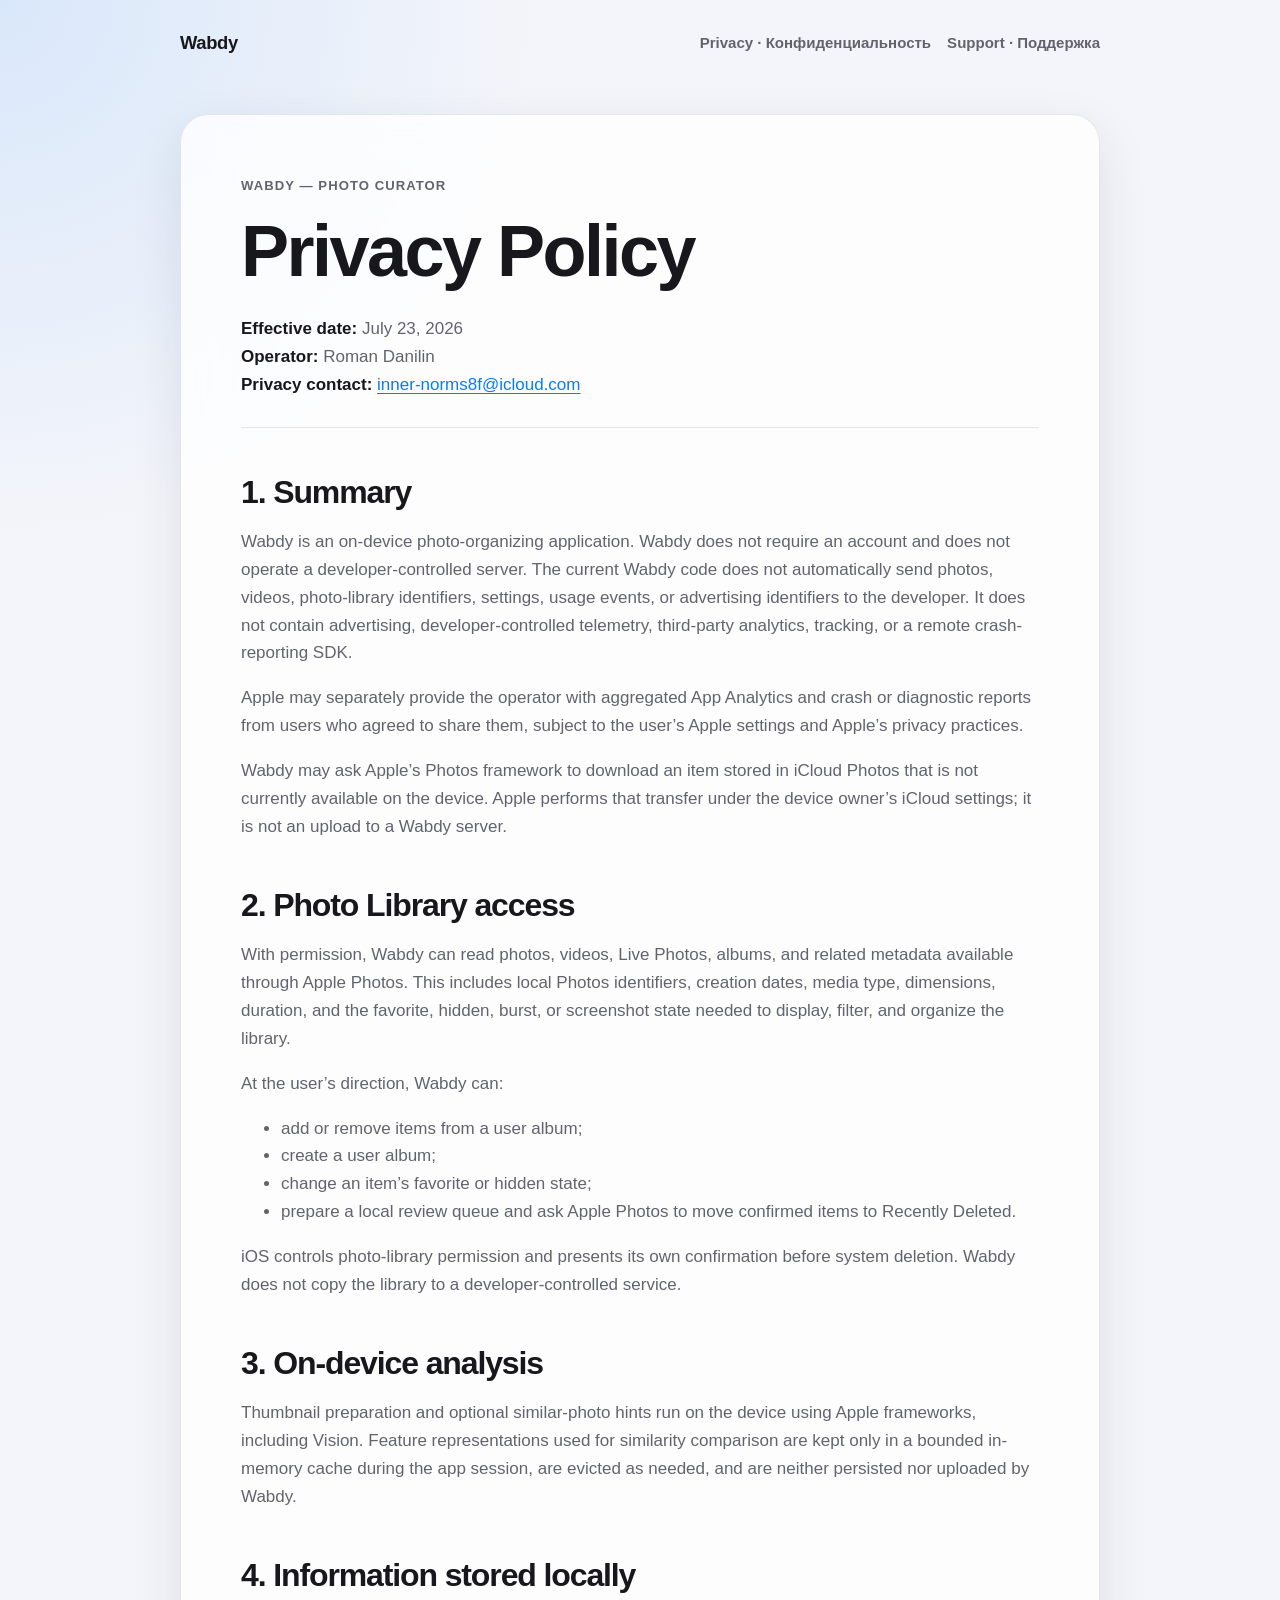
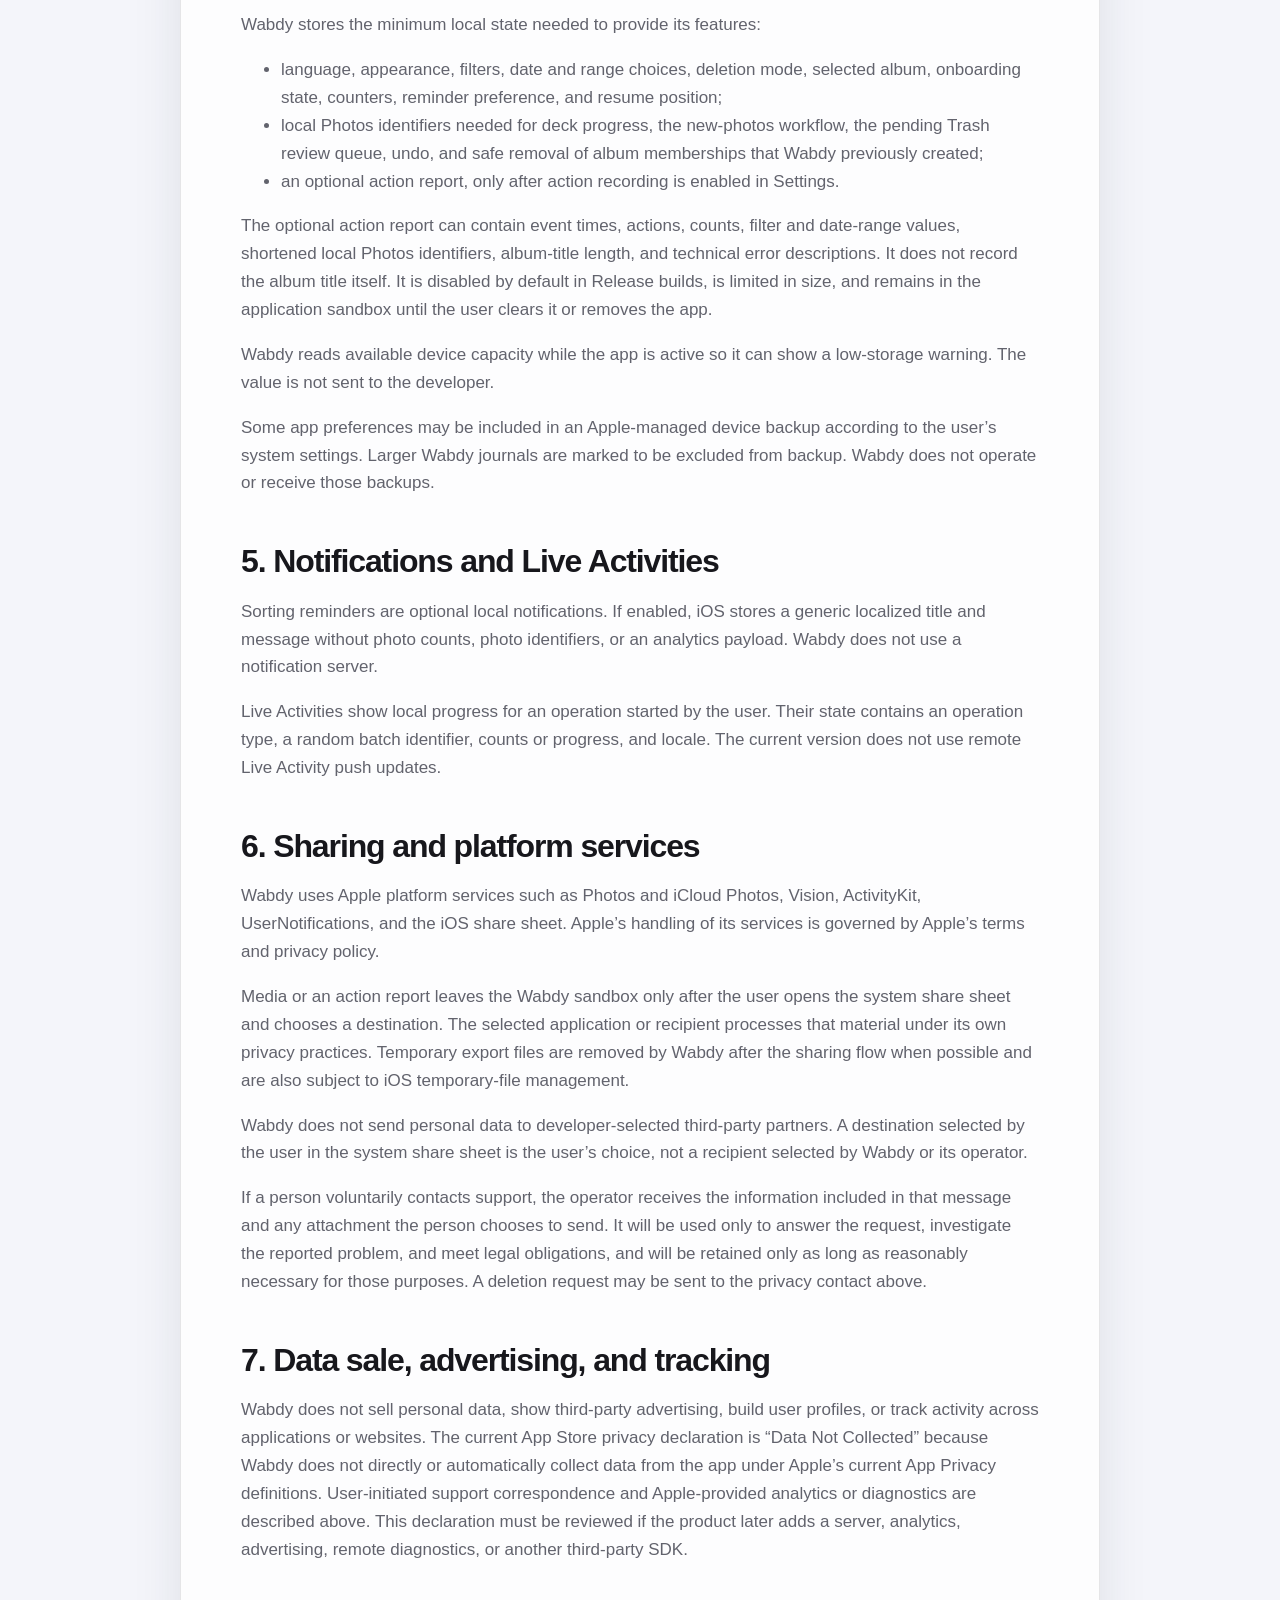
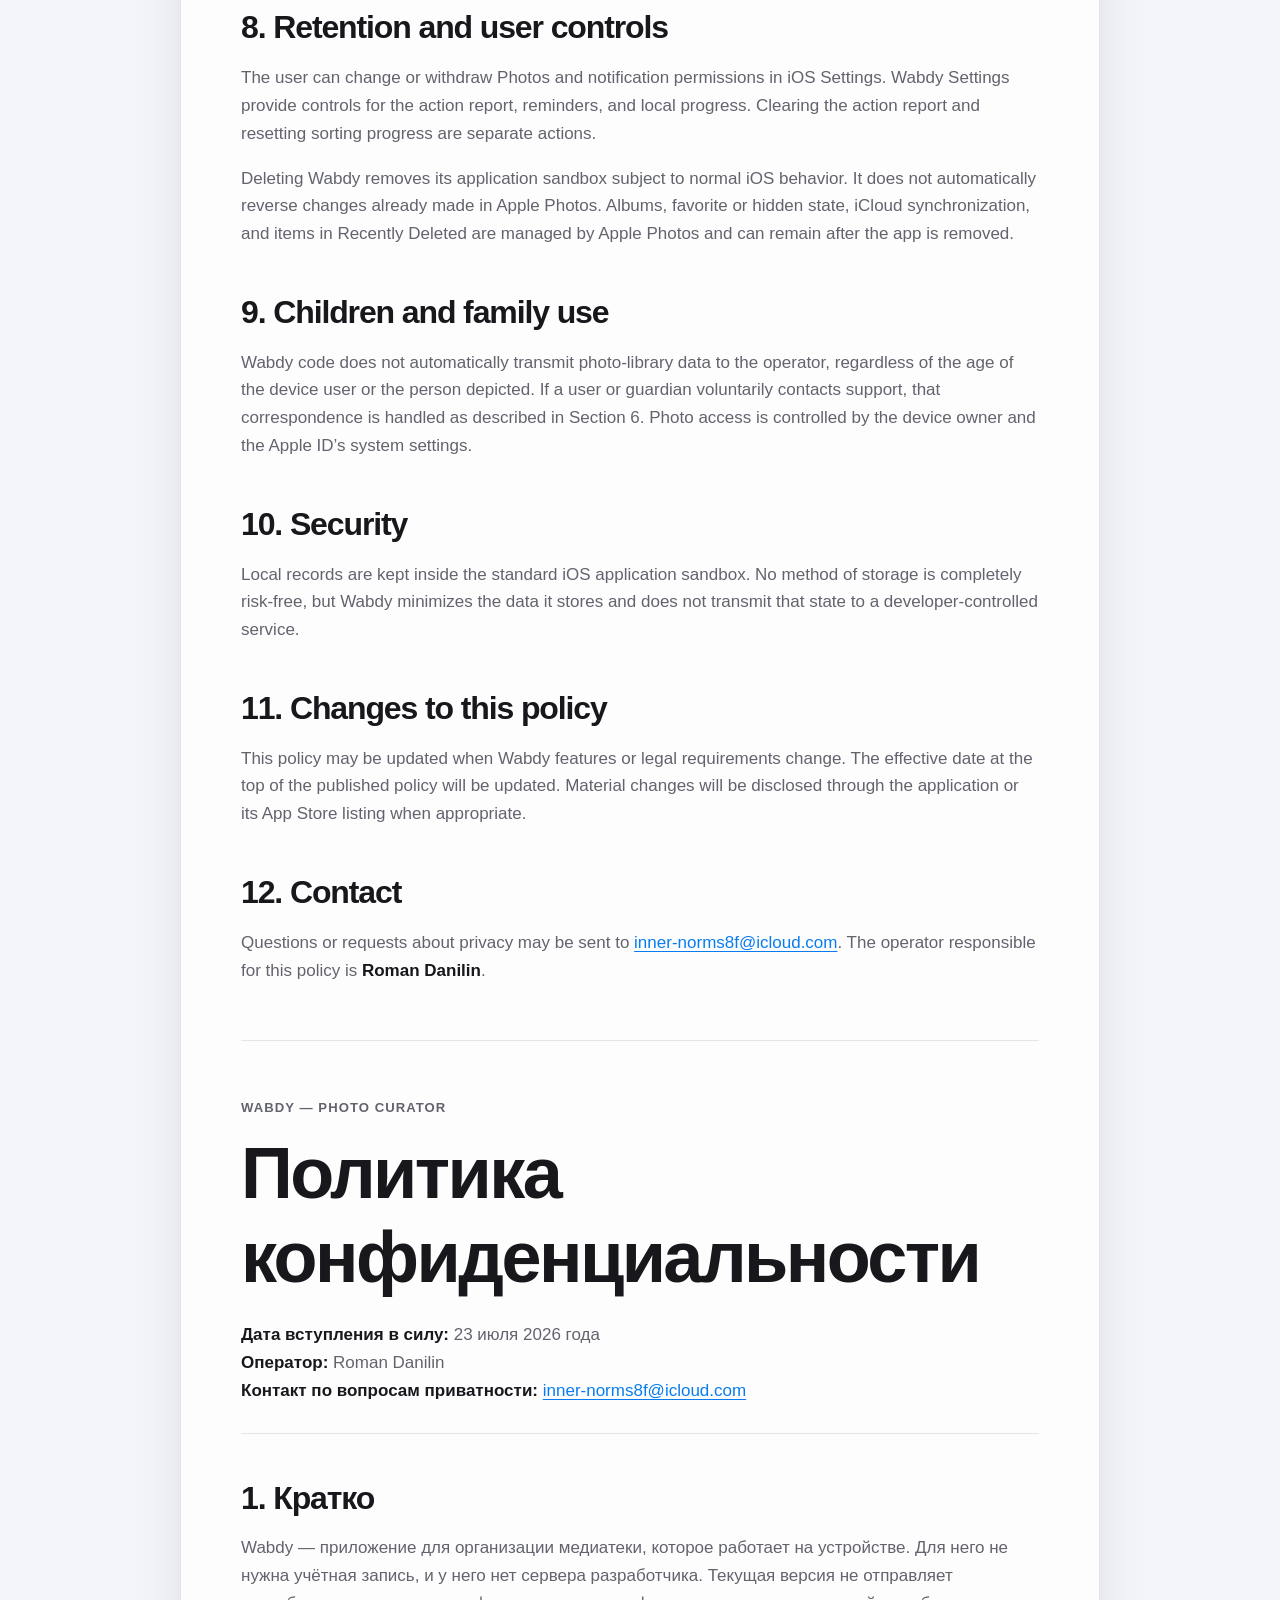
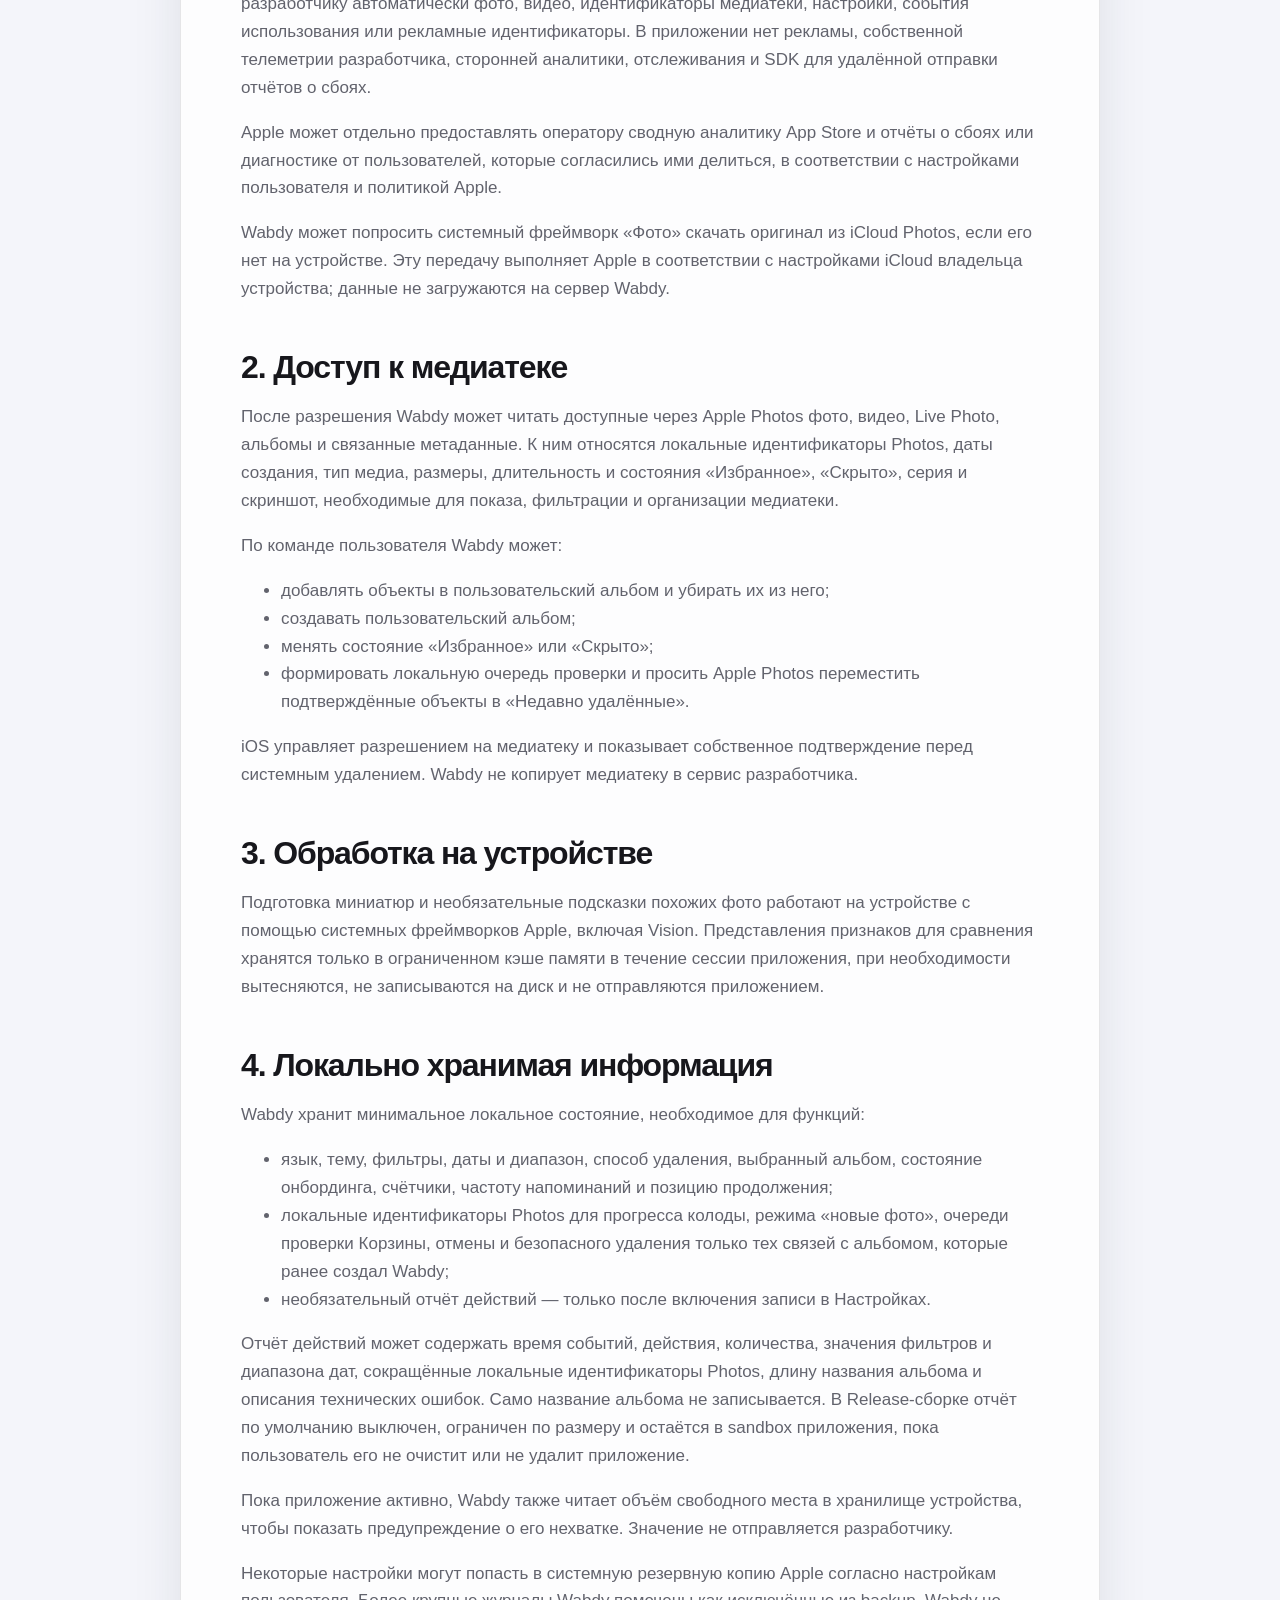
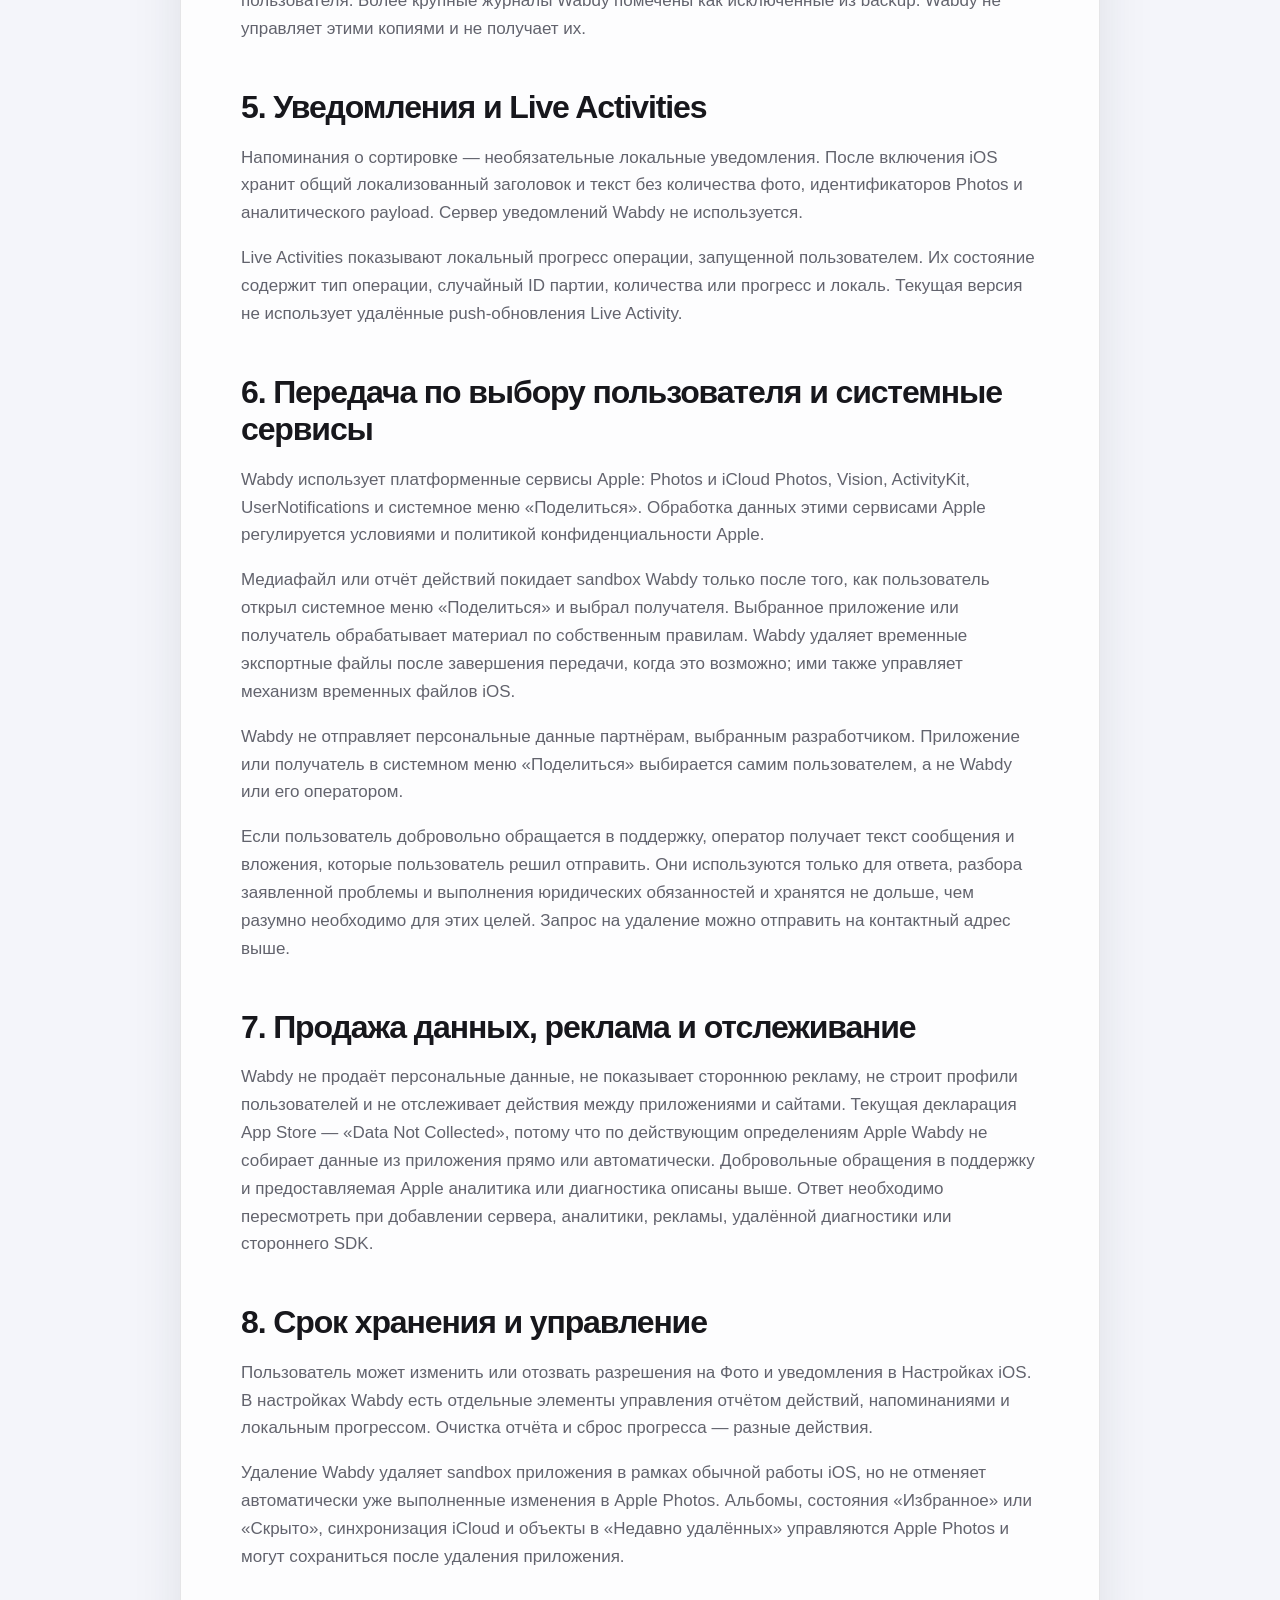
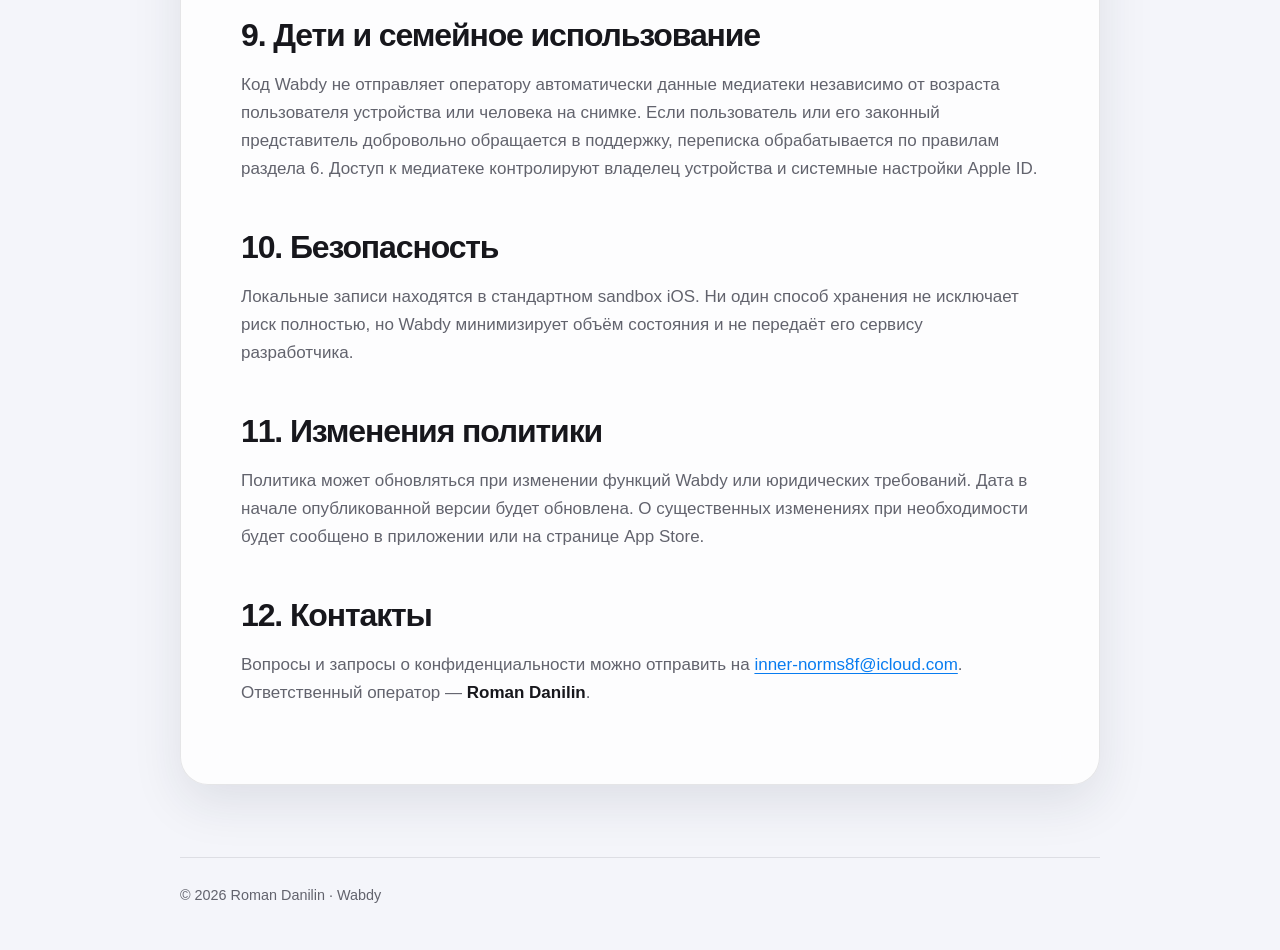
==== privacy/index.html @ 89200bc8 "Publish privacy policy" ====
<!doctype html>
<html lang="en">
<head>
  <meta charset="utf-8">
  <meta name="viewport" content="width=device-width, initial-scale=1">
  <meta name="description" content="Privacy Policy for Wabdy — Photo Curator.">
  <title>Privacy Policy — Wabdy</title>
  <link rel="stylesheet" href="../styles.css">
</head>
<body>
  <div class="shell">
    <header>
      <a class="brand" href="../">Wabdy</a>
      <nav aria-label="Primary navigation">
        <a href="./">Privacy · Конфиденциальность</a>
        <a href="../support/">Support · Поддержка</a>
      </nav>
    </header>

    <main>
      <article class="document">
        <p class="eyebrow">Wabdy — Photo Curator</p>
        <h1>Privacy Policy</h1>
        <div class="meta">
          <strong>Effective date:</strong> July 23, 2026<br>
          <strong>Operator:</strong> Roman Danilin<br>
          <strong>Privacy contact:</strong>
          <a href="mailto:inner-norms8f@icloud.com">inner-norms8f@icloud.com</a>
        </div>

        <h2>1. Summary</h2>
        <p>
          Wabdy is an on-device photo-organizing application. Wabdy does not
          require an account and does not operate a developer-controlled server.
          The current Wabdy code does not automatically send photos, videos,
          photo-library identifiers, settings, usage events, or advertising
          identifiers to the developer. It does not contain advertising,
          developer-controlled telemetry, third-party analytics, tracking, or a
          remote crash-reporting SDK.
        </p>
        <p>
          Apple may separately provide the operator with aggregated App Analytics
          and crash or diagnostic reports from users who agreed to share them,
          subject to the user’s Apple settings and Apple’s privacy practices.
        </p>
        <p>
          Wabdy may ask Apple’s Photos framework to download an item stored in
          iCloud Photos that is not currently available on the device. Apple
          performs that transfer under the device owner’s iCloud settings; it is
          not an upload to a Wabdy server.
        </p>

        <h2>2. Photo Library access</h2>
        <p>
          With permission, Wabdy can read photos, videos, Live Photos, albums,
          and related metadata available through Apple Photos. This includes local
          Photos identifiers, creation dates, media type, dimensions, duration,
          and the favorite, hidden, burst, or screenshot state needed to display,
          filter, and organize the library.
        </p>
        <p>At the user’s direction, Wabdy can:</p>
        <ul>
          <li>add or remove items from a user album;</li>
          <li>create a user album;</li>
          <li>change an item’s favorite or hidden state;</li>
          <li>prepare a local review queue and ask Apple Photos to move confirmed items to Recently Deleted.</li>
        </ul>
        <p>
          iOS controls photo-library permission and presents its own confirmation
          before system deletion. Wabdy does not copy the library to a
          developer-controlled service.
        </p>

        <h2>3. On-device analysis</h2>
        <p>
          Thumbnail preparation and optional similar-photo hints run on the device
          using Apple frameworks, including Vision. Feature representations used
          for similarity comparison are kept only in a bounded in-memory cache
          during the app session, are evicted as needed, and are neither persisted
          nor uploaded by Wabdy.
        </p>

        <h2>4. Information stored locally</h2>
        <p>Wabdy stores the minimum local state needed to provide its features:</p>
        <ul>
          <li>
            language, appearance, filters, date and range choices, deletion mode,
            selected album, onboarding state, counters, reminder preference, and
            resume position;
          </li>
          <li>
            local Photos identifiers needed for deck progress, the new-photos
            workflow, the pending Trash review queue, undo, and safe removal of
            album memberships that Wabdy previously created;
          </li>
          <li>
            an optional action report, only after action recording is enabled in Settings.
          </li>
        </ul>
        <p>
          The optional action report can contain event times, actions, counts,
          filter and date-range values, shortened local Photos identifiers,
          album-title length, and technical error descriptions. It does not record
          the album title itself. It is disabled by default in Release builds, is
          limited in size, and remains in the application sandbox until the user
          clears it or removes the app.
        </p>
        <p>
          Wabdy reads available device capacity while the app is active so it can
          show a low-storage warning. The value is not sent to the developer.
        </p>
        <p>
          Some app preferences may be included in an Apple-managed device backup
          according to the user’s system settings. Larger Wabdy journals are
          marked to be excluded from backup. Wabdy does not operate or receive
          those backups.
        </p>

        <h2>5. Notifications and Live Activities</h2>
        <p>
          Sorting reminders are optional local notifications. If enabled, iOS
          stores a generic localized title and message without photo counts,
          photo identifiers, or an analytics payload. Wabdy does not use a
          notification server.
        </p>
        <p>
          Live Activities show local progress for an operation started by the
          user. Their state contains an operation type, a random batch identifier,
          counts or progress, and locale. The current version does not use remote
          Live Activity push updates.
        </p>

        <h2>6. Sharing and platform services</h2>
        <p>
          Wabdy uses Apple platform services such as Photos and iCloud Photos,
          Vision, ActivityKit, UserNotifications, and the iOS share sheet. Apple’s
          handling of its services is governed by Apple’s terms and privacy policy.
        </p>
        <p>
          Media or an action report leaves the Wabdy sandbox only after the user
          opens the system share sheet and chooses a destination. The selected
          application or recipient processes that material under its own privacy
          practices. Temporary export files are removed by Wabdy after the sharing
          flow when possible and are also subject to iOS temporary-file management.
        </p>
        <p>
          Wabdy does not send personal data to developer-selected third-party
          partners. A destination selected by the user in the system share sheet
          is the user’s choice, not a recipient selected by Wabdy or its operator.
        </p>
        <p>
          If a person voluntarily contacts support, the operator receives the
          information included in that message and any attachment the person
          chooses to send. It will be used only to answer the request, investigate
          the reported problem, and meet legal obligations, and will be retained
          only as long as reasonably necessary for those purposes. A deletion
          request may be sent to the privacy contact above.
        </p>

        <h2>7. Data sale, advertising, and tracking</h2>
        <p>
          Wabdy does not sell personal data, show third-party advertising, build
          user profiles, or track activity across applications or websites. The
          current App Store privacy declaration is “Data Not Collected” because
          Wabdy does not directly or automatically collect data from the app under
          Apple’s current App Privacy definitions. User-initiated support
          correspondence and Apple-provided analytics or diagnostics are described
          above. This declaration must be reviewed if the product later adds a
          server, analytics, advertising, remote diagnostics, or another third-party SDK.
        </p>

        <h2>8. Retention and user controls</h2>
        <p>
          The user can change or withdraw Photos and notification permissions in
          iOS Settings. Wabdy Settings provide controls for the action report,
          reminders, and local progress. Clearing the action report and resetting
          sorting progress are separate actions.
        </p>
        <p>
          Deleting Wabdy removes its application sandbox subject to normal iOS
          behavior. It does not automatically reverse changes already made in
          Apple Photos. Albums, favorite or hidden state, iCloud synchronization,
          and items in Recently Deleted are managed by Apple Photos and can remain
          after the app is removed.
        </p>

        <h2>9. Children and family use</h2>
        <p>
          Wabdy code does not automatically transmit photo-library data to the
          operator, regardless of the age of the device user or the person depicted.
          If a user or guardian voluntarily contacts support, that correspondence
          is handled as described in Section 6. Photo access is controlled by the
          device owner and the Apple ID’s system settings.
        </p>

        <h2>10. Security</h2>
        <p>
          Local records are kept inside the standard iOS application sandbox. No
          method of storage is completely risk-free, but Wabdy minimizes the data
          it stores and does not transmit that state to a developer-controlled service.
        </p>

        <h2>11. Changes to this policy</h2>
        <p>
          This policy may be updated when Wabdy features or legal requirements
          change. The effective date at the top of the published policy will be
          updated. Material changes will be disclosed through the application or
          its App Store listing when appropriate.
        </p>

        <h2>12. Contact</h2>
        <p>
          Questions or requests about privacy may be sent to
          <a href="mailto:inner-norms8f@icloud.com">inner-norms8f@icloud.com</a>.
          The operator responsible for this policy is <strong>Roman Danilin</strong>.
        </p>

        <hr class="language-divider">

        <section id="ru" lang="ru">
          <p class="eyebrow">Wabdy — Photo Curator</p>
          <h1>Политика конфиденциальности</h1>
          <div class="meta">
            <strong>Дата вступления в силу:</strong> 23 июля 2026 года<br>
            <strong>Оператор:</strong> Roman Danilin<br>
            <strong>Контакт по вопросам приватности:</strong>
            <a href="mailto:inner-norms8f@icloud.com">inner-norms8f@icloud.com</a>
          </div>

          <h2>1. Кратко</h2>
          <p>
            Wabdy — приложение для организации медиатеки, которое работает на
            устройстве. Для него не нужна учётная запись, и у него нет сервера
            разработчика. Текущая версия не отправляет разработчику автоматически
            фото, видео, идентификаторы медиатеки, настройки, события использования
            или рекламные идентификаторы. В приложении нет рекламы, собственной
            телеметрии разработчика, сторонней аналитики, отслеживания и SDK для
            удалённой отправки отчётов о сбоях.
          </p>
          <p>
            Apple может отдельно предоставлять оператору сводную аналитику App
            Store и отчёты о сбоях или диагностике от пользователей, которые
            согласились ими делиться, в соответствии с настройками пользователя
            и политикой Apple.
          </p>
          <p>
            Wabdy может попросить системный фреймворк «Фото» скачать оригинал из
            iCloud Photos, если его нет на устройстве. Эту передачу выполняет Apple
            в соответствии с настройками iCloud владельца устройства; данные не
            загружаются на сервер Wabdy.
          </p>

          <h2>2. Доступ к медиатеке</h2>
          <p>
            После разрешения Wabdy может читать доступные через Apple Photos фото,
            видео, Live Photo, альбомы и связанные метаданные. К ним относятся
            локальные идентификаторы Photos, даты создания, тип медиа, размеры,
            длительность и состояния «Избранное», «Скрыто», серия и скриншот,
            необходимые для показа, фильтрации и организации медиатеки.
          </p>
          <p>По команде пользователя Wabdy может:</p>
          <ul>
            <li>добавлять объекты в пользовательский альбом и убирать их из него;</li>
            <li>создавать пользовательский альбом;</li>
            <li>менять состояние «Избранное» или «Скрыто»;</li>
            <li>формировать локальную очередь проверки и просить Apple Photos переместить подтверждённые объекты в «Недавно удалённые».</li>
          </ul>
          <p>
            iOS управляет разрешением на медиатеку и показывает собственное
            подтверждение перед системным удалением. Wabdy не копирует медиатеку
            в сервис разработчика.
          </p>

          <h2>3. Обработка на устройстве</h2>
          <p>
            Подготовка миниатюр и необязательные подсказки похожих фото работают
            на устройстве с помощью системных фреймворков Apple, включая Vision.
            Представления признаков для сравнения хранятся только в ограниченном
            кэше памяти в течение сессии приложения, при необходимости вытесняются,
            не записываются на диск и не отправляются приложением.
          </p>

          <h2>4. Локально хранимая информация</h2>
          <p>Wabdy хранит минимальное локальное состояние, необходимое для функций:</p>
          <ul>
            <li>
              язык, тему, фильтры, даты и диапазон, способ удаления, выбранный
              альбом, состояние онбординга, счётчики, частоту напоминаний и
              позицию продолжения;
            </li>
            <li>
              локальные идентификаторы Photos для прогресса колоды, режима «новые
              фото», очереди проверки Корзины, отмены и безопасного удаления только
              тех связей с альбомом, которые ранее создал Wabdy;
            </li>
            <li>
              необязательный отчёт действий — только после включения записи в Настройках.
            </li>
          </ul>
          <p>
            Отчёт действий может содержать время событий, действия, количества,
            значения фильтров и диапазона дат, сокращённые локальные идентификаторы
            Photos, длину названия альбома и описания технических ошибок. Само
            название альбома не записывается. В Release-сборке отчёт по умолчанию
            выключен, ограничен по размеру и остаётся в sandbox приложения, пока
            пользователь его не очистит или не удалит приложение.
          </p>
          <p>
            Пока приложение активно, Wabdy также читает объём свободного места в
            хранилище устройства, чтобы показать предупреждение о его нехватке.
            Значение не отправляется разработчику.
          </p>
          <p>
            Некоторые настройки могут попасть в системную резервную копию Apple
            согласно настройкам пользователя. Более крупные журналы Wabdy помечены
            как исключённые из backup. Wabdy не управляет этими копиями и не получает их.
          </p>

          <h2>5. Уведомления и Live Activities</h2>
          <p>
            Напоминания о сортировке — необязательные локальные уведомления. После
            включения iOS хранит общий локализованный заголовок и текст без
            количества фото, идентификаторов Photos и аналитического payload.
            Сервер уведомлений Wabdy не используется.
          </p>
          <p>
            Live Activities показывают локальный прогресс операции, запущенной
            пользователем. Их состояние содержит тип операции, случайный ID партии,
            количества или прогресс и локаль. Текущая версия не использует
            удалённые push-обновления Live Activity.
          </p>

          <h2>6. Передача по выбору пользователя и системные сервисы</h2>
          <p>
            Wabdy использует платформенные сервисы Apple: Photos и iCloud Photos,
            Vision, ActivityKit, UserNotifications и системное меню «Поделиться».
            Обработка данных этими сервисами Apple регулируется условиями и
            политикой конфиденциальности Apple.
          </p>
          <p>
            Медиафайл или отчёт действий покидает sandbox Wabdy только после того,
            как пользователь открыл системное меню «Поделиться» и выбрал получателя.
            Выбранное приложение или получатель обрабатывает материал по собственным
            правилам. Wabdy удаляет временные экспортные файлы после завершения
            передачи, когда это возможно; ими также управляет механизм временных
            файлов iOS.
          </p>
          <p>
            Wabdy не отправляет персональные данные партнёрам, выбранным
            разработчиком. Приложение или получатель в системном меню «Поделиться»
            выбирается самим пользователем, а не Wabdy или его оператором.
          </p>
          <p>
            Если пользователь добровольно обращается в поддержку, оператор получает
            текст сообщения и вложения, которые пользователь решил отправить. Они
            используются только для ответа, разбора заявленной проблемы и выполнения
            юридических обязанностей и хранятся не дольше, чем разумно необходимо
            для этих целей. Запрос на удаление можно отправить на контактный адрес выше.
          </p>

          <h2>7. Продажа данных, реклама и отслеживание</h2>
          <p>
            Wabdy не продаёт персональные данные, не показывает стороннюю рекламу,
            не строит профили пользователей и не отслеживает действия между
            приложениями и сайтами. Текущая декларация App Store — «Data Not
            Collected», потому что по действующим определениям Apple Wabdy не
            собирает данные из приложения прямо или автоматически. Добровольные
            обращения в поддержку и предоставляемая Apple аналитика или диагностика
            описаны выше. Ответ необходимо пересмотреть при добавлении сервера,
            аналитики, рекламы, удалённой диагностики или стороннего SDK.
          </p>

          <h2>8. Срок хранения и управление</h2>
          <p>
            Пользователь может изменить или отозвать разрешения на Фото и уведомления
            в Настройках iOS. В настройках Wabdy есть отдельные элементы управления
            отчётом действий, напоминаниями и локальным прогрессом. Очистка отчёта
            и сброс прогресса — разные действия.
          </p>
          <p>
            Удаление Wabdy удаляет sandbox приложения в рамках обычной работы iOS,
            но не отменяет автоматически уже выполненные изменения в Apple Photos.
            Альбомы, состояния «Избранное» или «Скрыто», синхронизация iCloud и
            объекты в «Недавно удалённых» управляются Apple Photos и могут
            сохраниться после удаления приложения.
          </p>

          <h2>9. Дети и семейное использование</h2>
          <p>
            Код Wabdy не отправляет оператору автоматически данные медиатеки
            независимо от возраста пользователя устройства или человека на снимке.
            Если пользователь или его законный представитель добровольно обращается
            в поддержку, переписка обрабатывается по правилам раздела 6. Доступ к
            медиатеке контролируют владелец устройства и системные настройки Apple ID.
          </p>

          <h2>10. Безопасность</h2>
          <p>
            Локальные записи находятся в стандартном sandbox iOS. Ни один способ
            хранения не исключает риск полностью, но Wabdy минимизирует объём
            состояния и не передаёт его сервису разработчика.
          </p>

          <h2>11. Изменения политики</h2>
          <p>
            Политика может обновляться при изменении функций Wabdy или юридических
            требований. Дата в начале опубликованной версии будет обновлена.
            О существенных изменениях при необходимости будет сообщено в приложении
            или на странице App Store.
          </p>

          <h2>12. Контакты</h2>
          <p>
            Вопросы и запросы о конфиденциальности можно отправить на
            <a href="mailto:inner-norms8f@icloud.com">inner-norms8f@icloud.com</a>.
            Ответственный оператор — <strong>Roman Danilin</strong>.
          </p>
        </section>
      </article>
    </main>

    <footer>
      © 2026 Roman Danilin · Wabdy
    </footer>
  </div>
</body>
</html>
---- styles.css ----
:root {
  color-scheme: light dark;
  --page: #f4f5fa;
  --surface: rgba(255, 255, 255, 0.78);
  --text: #17171c;
  --muted: #62636d;
  --line: rgba(20, 20, 30, 0.1);
  --accent: #087cf0;
  --shadow: 0 18px 50px rgba(28, 35, 60, 0.1);
}

@media (prefers-color-scheme: dark) {
  :root {
    --page: #101115;
    --surface: rgba(31, 32, 38, 0.82);
    --text: #f5f5f7;
    --muted: #afb0b8;
    --line: rgba(255, 255, 255, 0.11);
    --accent: #42a5ff;
    --shadow: 0 18px 50px rgba(0, 0, 0, 0.28);
  }
}

* {
  box-sizing: border-box;
}

html {
  scroll-behavior: smooth;
}

body {
  margin: 0;
  background:
    radial-gradient(circle at top left, rgba(35, 139, 255, 0.13), transparent 34rem),
    var(--page);
  color: var(--text);
  font-family: -apple-system, BlinkMacSystemFont, "SF Pro Text", "Segoe UI", sans-serif;
  font-size: 17px;
  line-height: 1.64;
}

a {
  color: var(--accent);
  text-underline-offset: 0.18em;
}

.shell {
  width: min(100% - 32px, 920px);
  margin: 0 auto;
}

header {
  display: flex;
  align-items: center;
  justify-content: space-between;
  gap: 20px;
  padding: 28px 0;
}

.brand {
  color: var(--text);
  font-size: 1.15rem;
  font-weight: 750;
  letter-spacing: -0.02em;
  text-decoration: none;
}

nav {
  display: flex;
  flex-wrap: wrap;
  justify-content: flex-end;
  gap: 16px;
}

nav a {
  color: var(--muted);
  font-size: 0.94rem;
  font-weight: 650;
  text-decoration: none;
}

nav a:hover,
nav a:focus-visible {
  color: var(--text);
}

main {
  padding: 28px 0 72px;
}

.hero {
  padding: 72px 0 44px;
}

.eyebrow {
  margin: 0 0 12px;
  color: var(--accent);
  font-size: 0.82rem;
  font-weight: 750;
  letter-spacing: 0.08em;
  text-transform: uppercase;
}

h1,
h2,
h3 {
  line-height: 1.17;
  letter-spacing: -0.035em;
}

h1 {
  max-width: 760px;
  margin: 0;
  font-size: clamp(2.6rem, 8vw, 5.8rem);
}

.hero p {
  max-width: 650px;
  margin: 22px 0 0;
  color: var(--muted);
  font-size: clamp(1.1rem, 2.6vw, 1.35rem);
}

.card-grid {
  display: grid;
  grid-template-columns: repeat(2, minmax(0, 1fr));
  gap: 18px;
  margin-top: 36px;
}

.card,
.document {
  border: 1px solid var(--line);
  border-radius: 28px;
  background: var(--surface);
  box-shadow: var(--shadow);
  backdrop-filter: blur(22px);
  -webkit-backdrop-filter: blur(22px);
}

.card {
  display: block;
  padding: 30px;
  color: var(--text);
  text-decoration: none;
}

.card:hover,
.card:focus-visible {
  border-color: rgba(35, 139, 255, 0.45);
  transform: translateY(-2px);
}

.card h2 {
  margin: 0 0 10px;
  font-size: 1.45rem;
}

.card p {
  margin: 0;
  color: var(--muted);
}

.document {
  padding: clamp(26px, 5vw, 60px);
}

.document h1 {
  font-size: clamp(2.3rem, 7vw, 4.5rem);
}

.meta {
  margin: 22px 0 36px;
  padding-bottom: 28px;
  border-bottom: 1px solid var(--line);
  color: var(--muted);
}

.meta strong {
  color: var(--text);
}

.document h2 {
  margin: 46px 0 16px;
  font-size: 2rem;
}

.document h3 {
  margin: 34px 0 10px;
  font-size: 1.3rem;
}

.document p,
.document li {
  color: var(--muted);
}

.document strong {
  color: var(--text);
}

.language-divider {
  margin: 56px 0;
  border: 0;
  border-top: 1px solid var(--line);
}

.notice {
  margin: 24px 0;
  padding: 18px 20px;
  border-left: 4px solid var(--accent);
  border-radius: 14px;
  background: rgba(35, 139, 255, 0.09);
}

footer {
  padding: 26px 0 42px;
  border-top: 1px solid var(--line);
  color: var(--muted);
  font-size: 0.9rem;
}

@media (max-width: 680px) {
  header {
    align-items: flex-start;
    flex-direction: column;
  }

  nav {
    justify-content: flex-start;
  }

  .hero {
    padding-top: 44px;
  }

  .card-grid {
    grid-template-columns: 1fr;
  }

  .document {
    border-radius: 22px;
  }
}
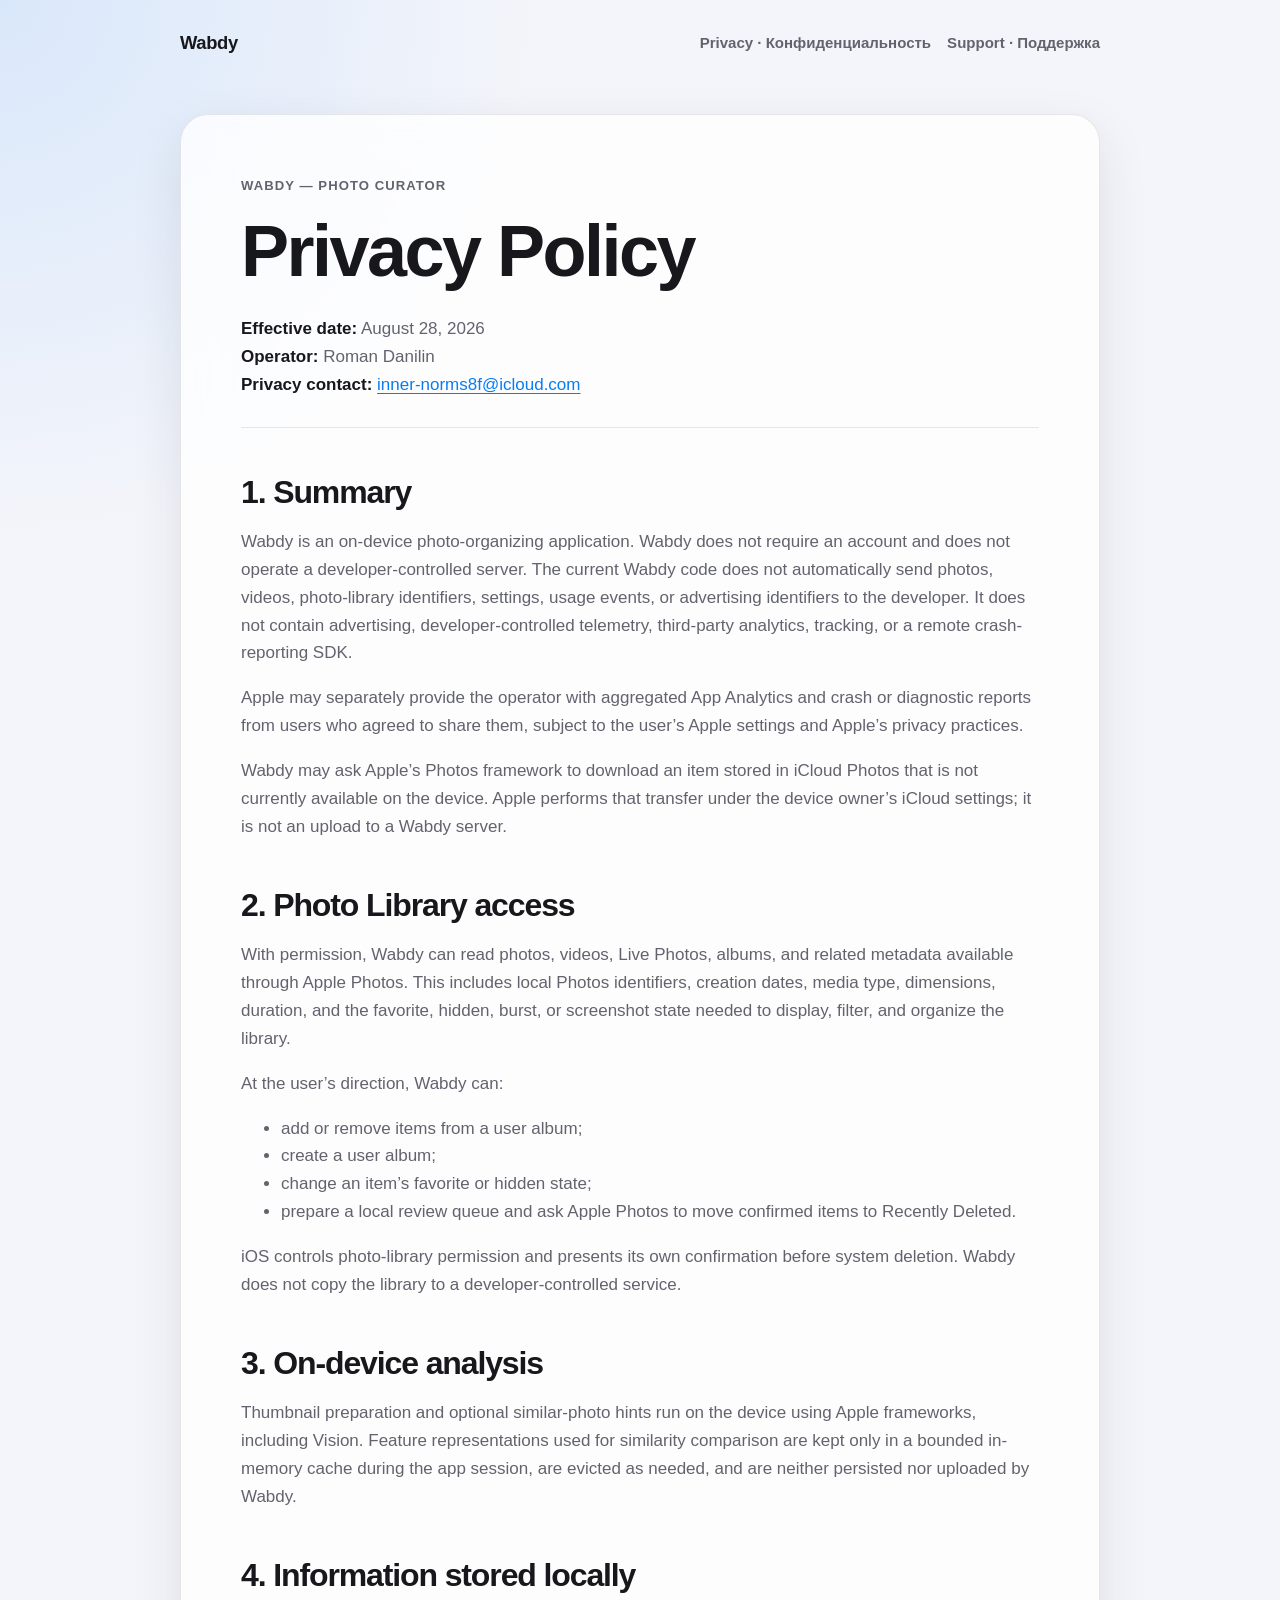
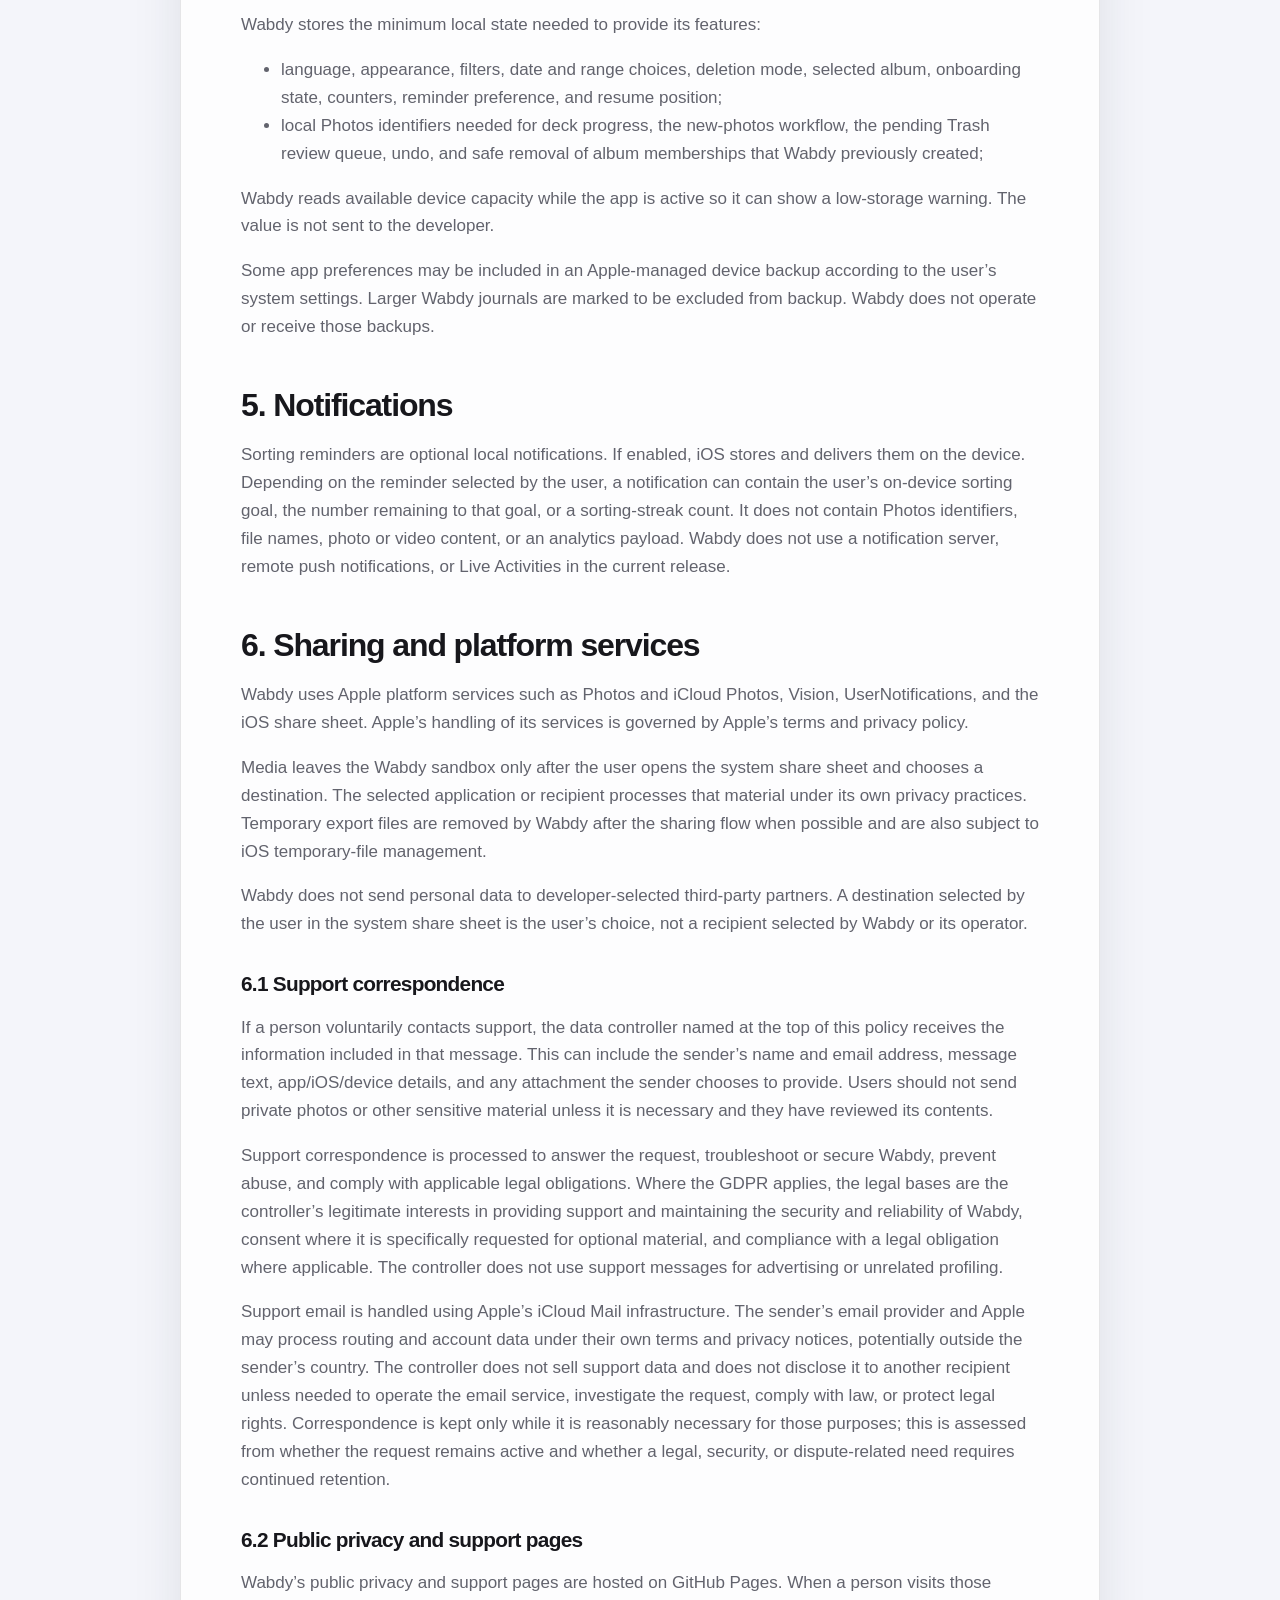
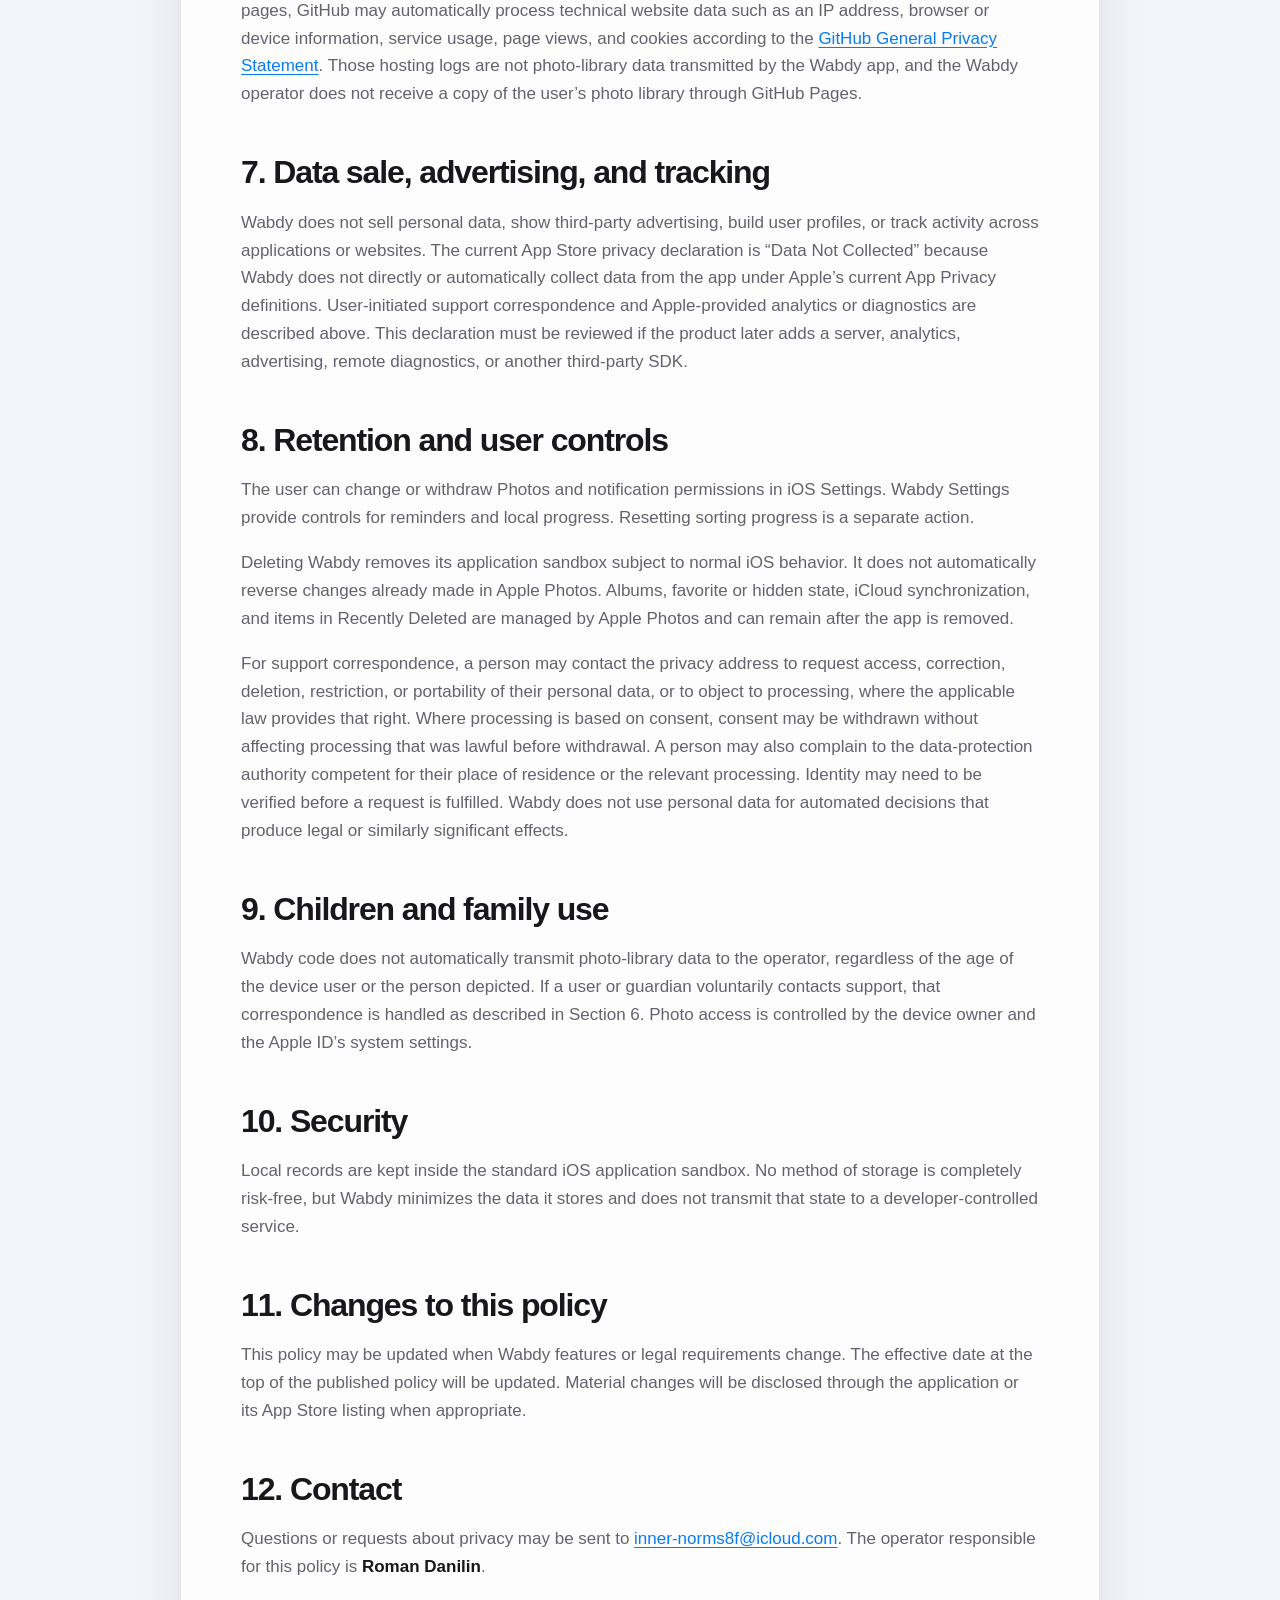
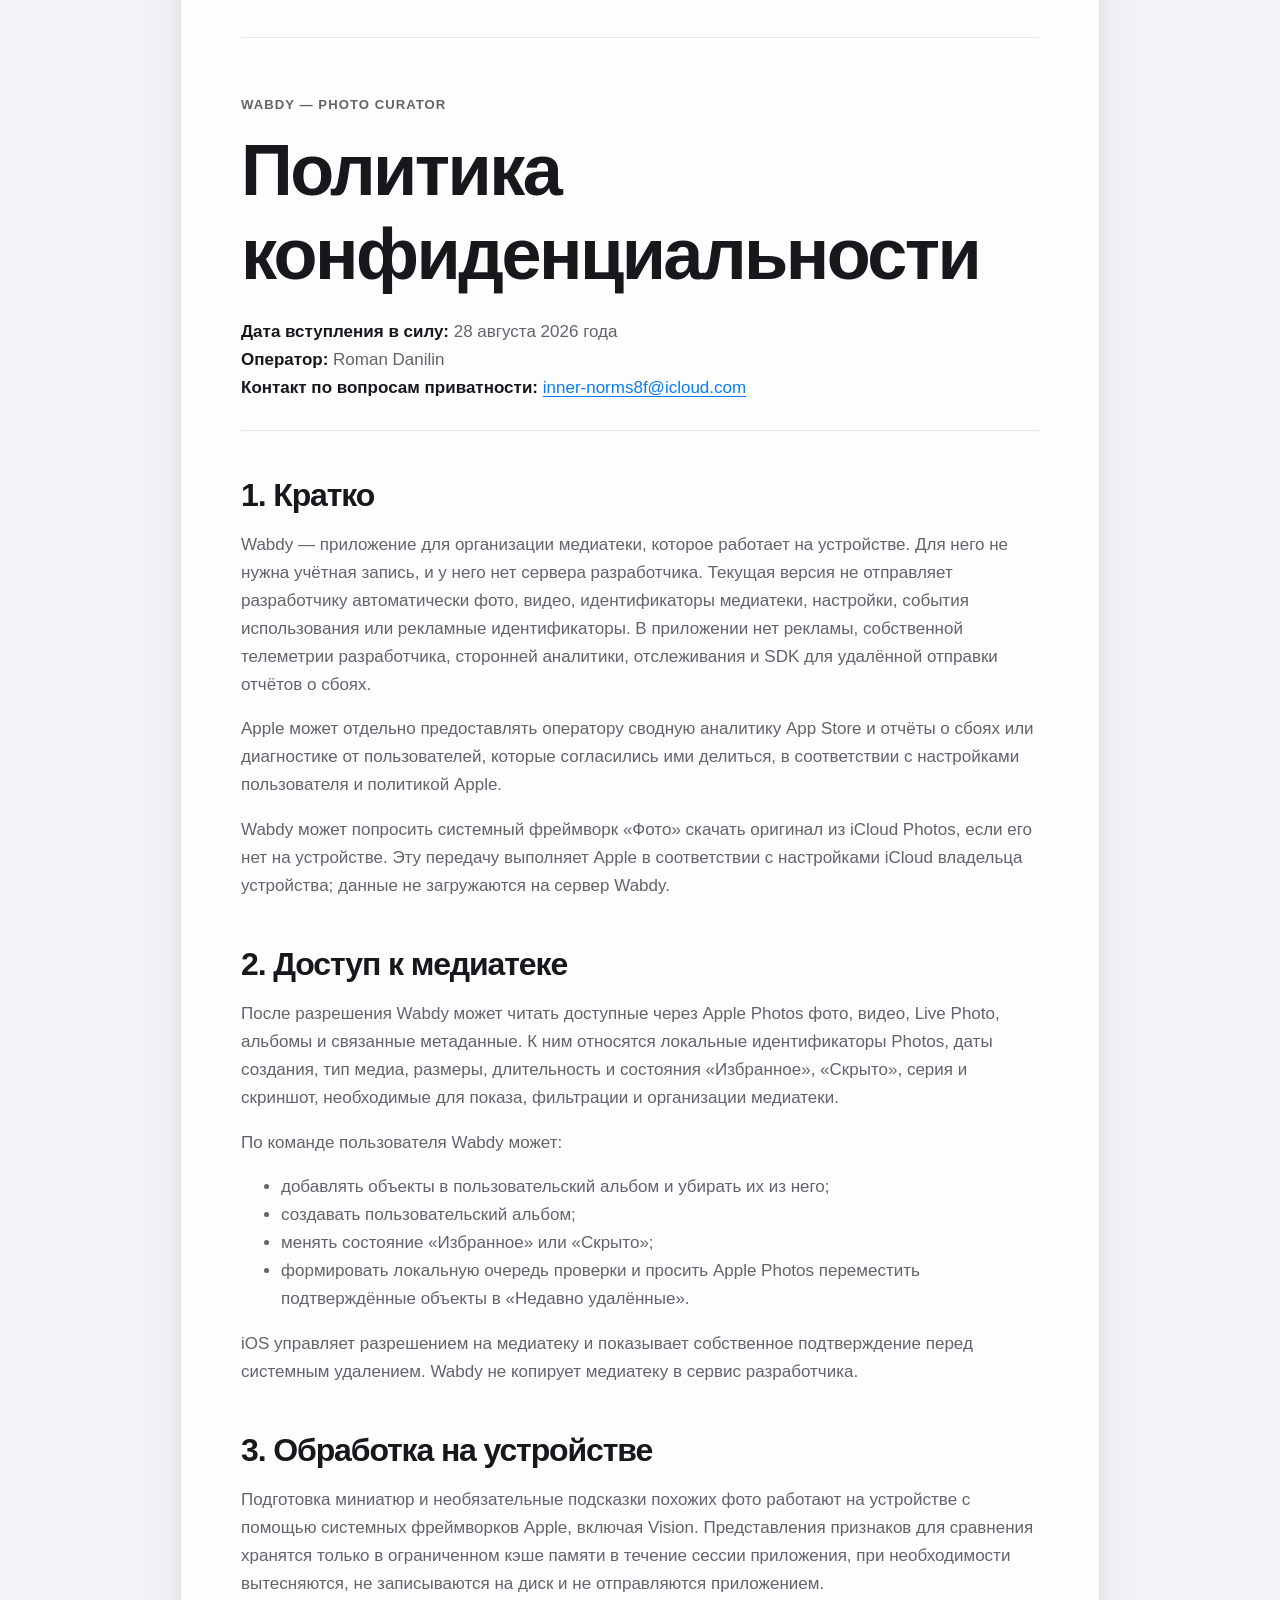
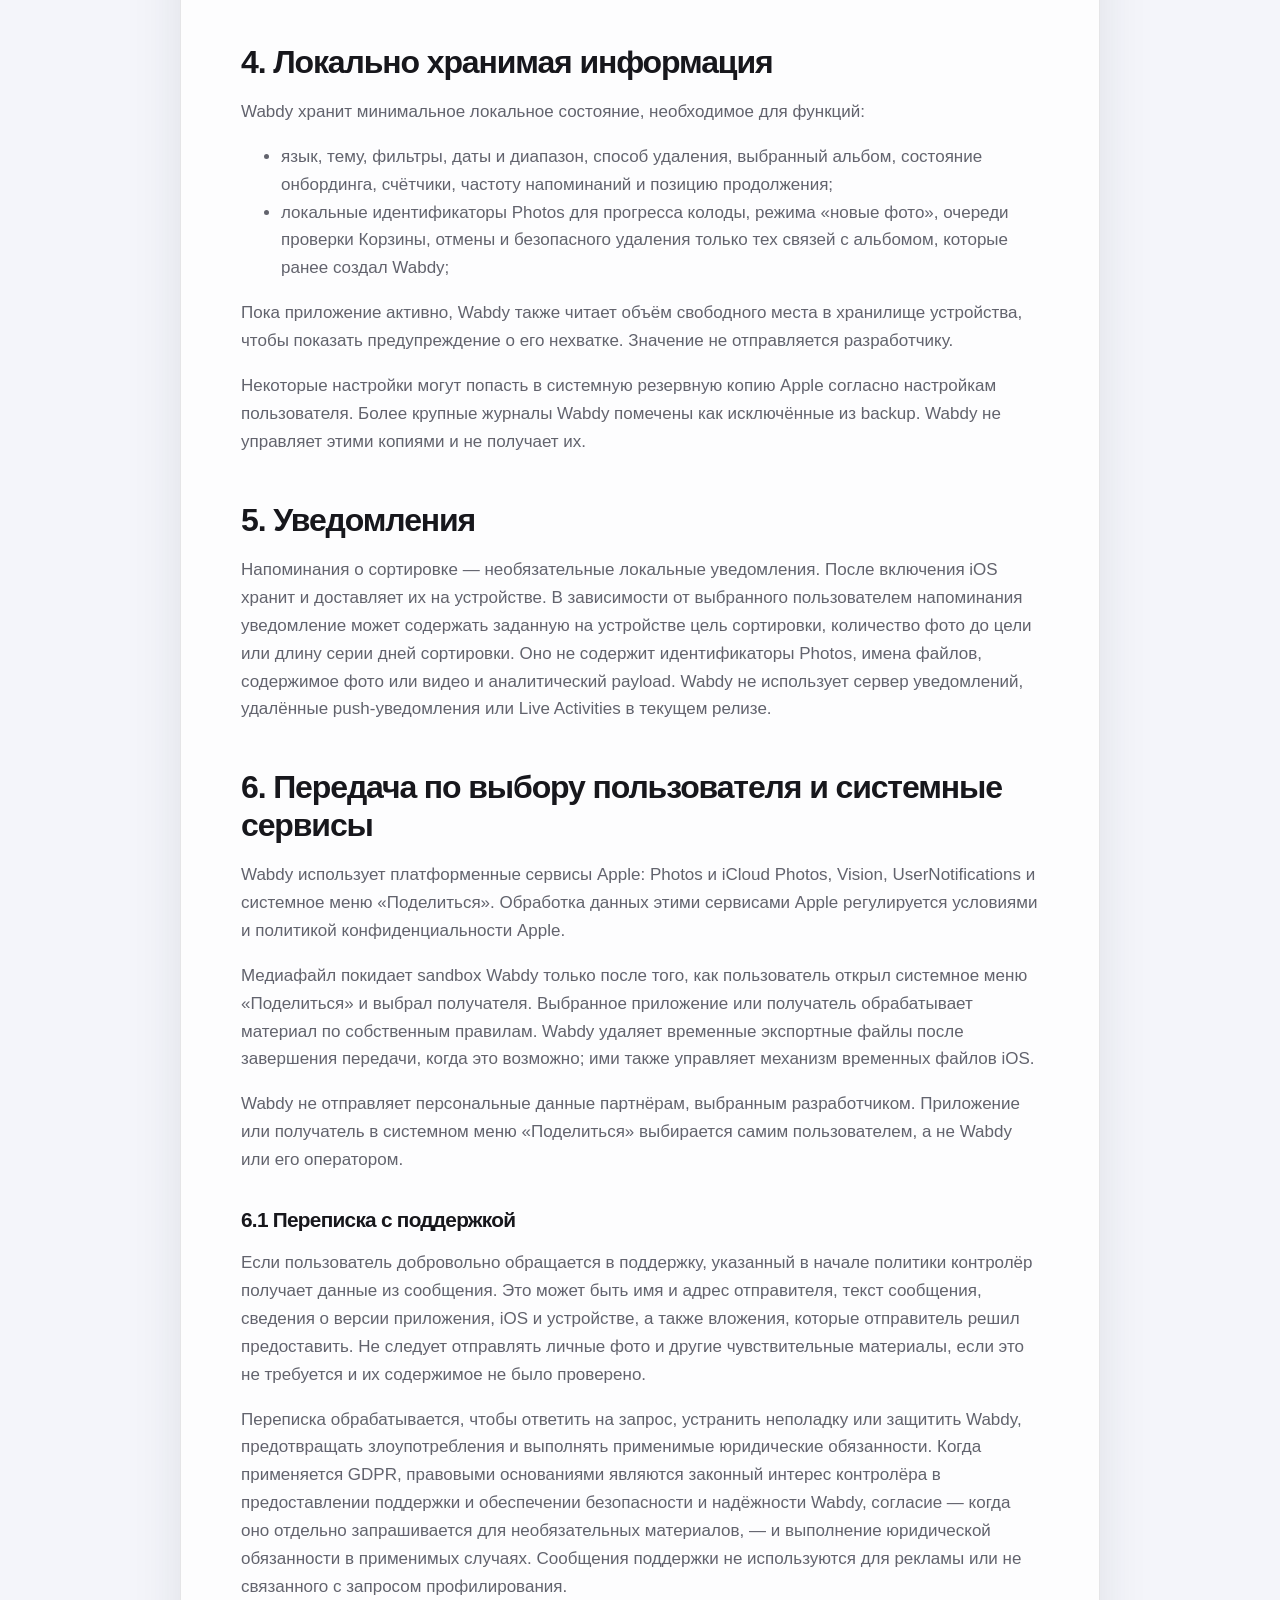
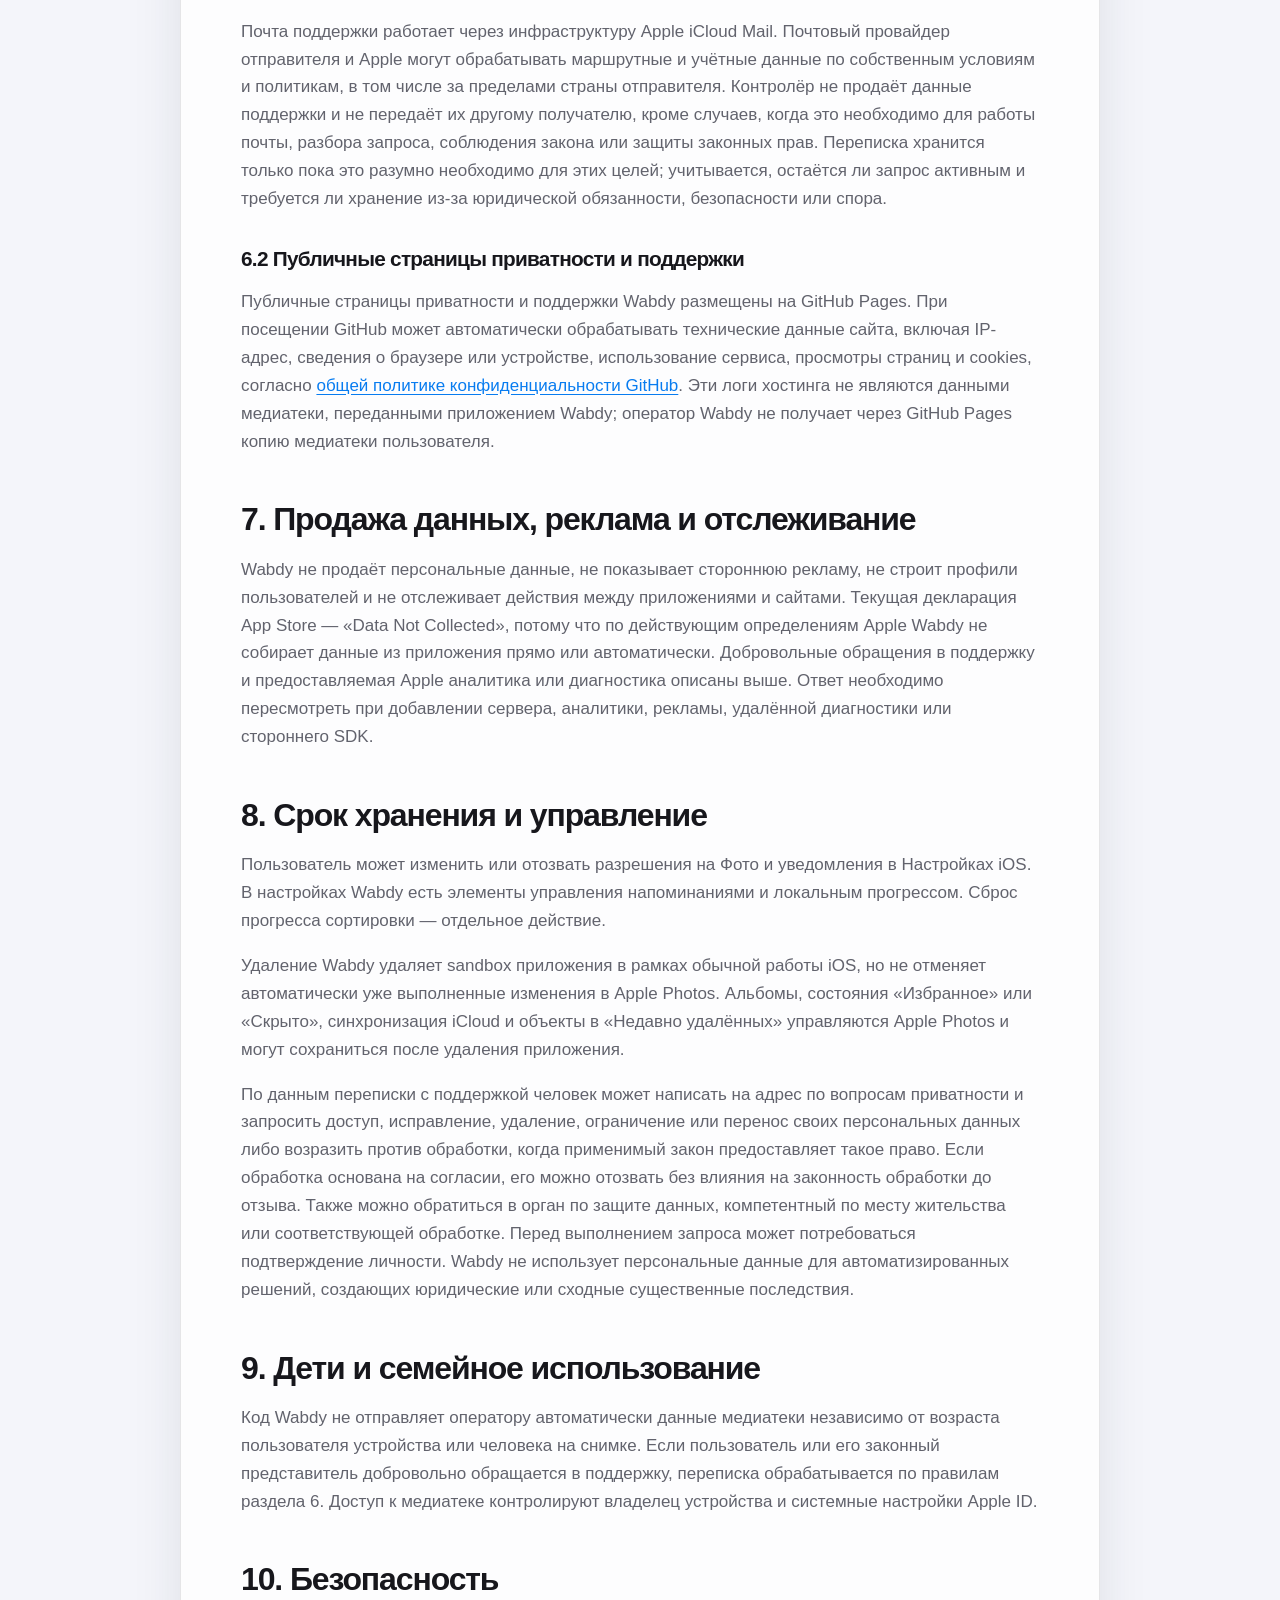
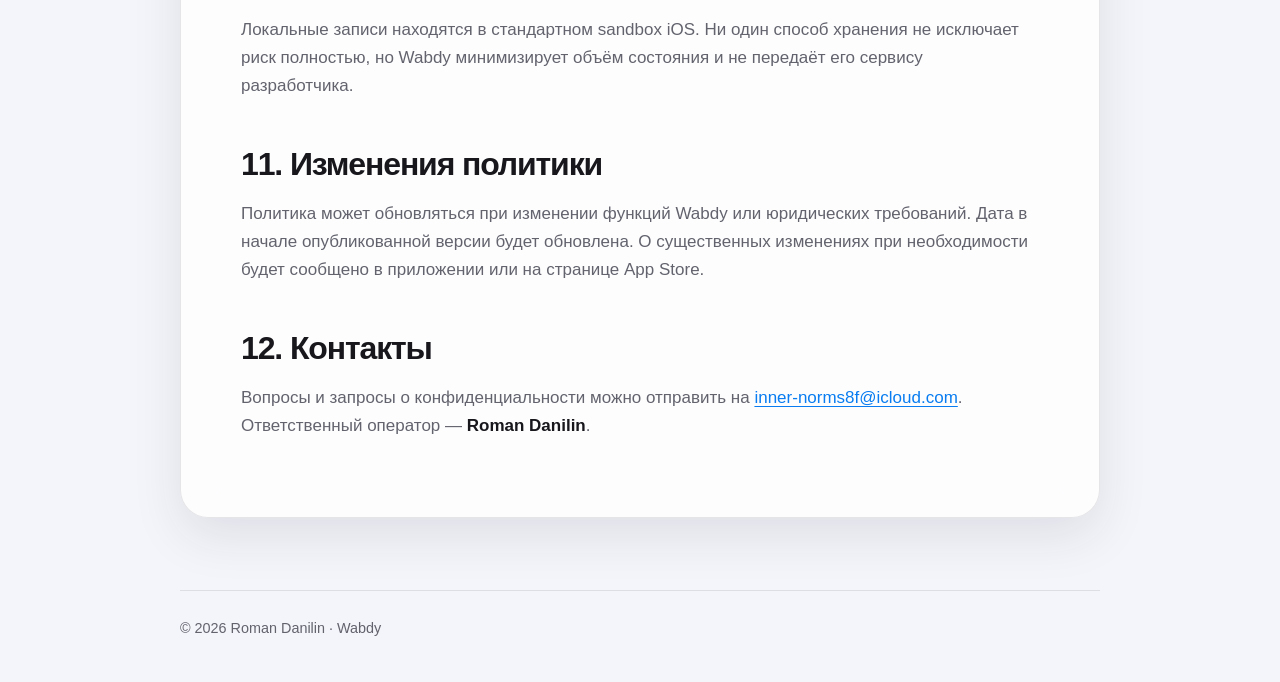
==== commit 49276023: "Update release privacy and support pages" ====
--- a/privacy/index.html
+++ b/privacy/index.html
@@ -22,7 +22,7 @@
         <p class="eyebrow">Wabdy — Photo Curator</p>
         <h1>Privacy Policy</h1>
         <div class="meta">
-          <strong>Effective date:</strong> July 23, 2026<br>
+          <strong>Effective date:</strong> August 28, 2026<br>
           <strong>Operator:</strong> Roman Danilin<br>
           <strong>Privacy contact:</strong>
           <a href="mailto:inner-norms8f@icloud.com">inner-norms8f@icloud.com</a>
@@ -93,18 +93,7 @@
             workflow, the pending Trash review queue, undo, and safe removal of
             album memberships that Wabdy previously created;
           </li>
-          <li>
-            an optional action report, only after action recording is enabled in Settings.
-          </li>
         </ul>
-        <p>
-          The optional action report can contain event times, actions, counts,
-          filter and date-range values, shortened local Photos identifiers,
-          album-title length, and technical error descriptions. It does not record
-          the album title itself. It is disabled by default in Release builds, is
-          limited in size, and remains in the application sandbox until the user
-          clears it or removes the app.
-        </p>
         <p>
           Wabdy reads available device capacity while the app is active so it can
           show a low-storage warning. The value is not sent to the developer.
@@ -116,45 +105,77 @@
           those backups.
         </p>
 
-        <h2>5. Notifications and Live Activities</h2>
+        <h2>5. Notifications</h2>
         <p>
           Sorting reminders are optional local notifications. If enabled, iOS
-          stores a generic localized title and message without photo counts,
-          photo identifiers, or an analytics payload. Wabdy does not use a
-          notification server.
-        </p>
-        <p>
-          Live Activities show local progress for an operation started by the
-          user. Their state contains an operation type, a random batch identifier,
-          counts or progress, and locale. The current version does not use remote
-          Live Activity push updates.
+          stores and delivers them on the device. Depending on the reminder selected
+          by the user, a notification can contain the user’s on-device sorting goal,
+          the number remaining to that goal, or a sorting-streak count. It does not
+          contain Photos identifiers, file names, photo or video content, or an
+          analytics payload. Wabdy does not use a notification server, remote push
+          notifications, or Live Activities in the current release.
         </p>
 
         <h2>6. Sharing and platform services</h2>
         <p>
           Wabdy uses Apple platform services such as Photos and iCloud Photos,
-          Vision, ActivityKit, UserNotifications, and the iOS share sheet. Apple’s
+          Vision, UserNotifications, and the iOS share sheet. Apple’s
           handling of its services is governed by Apple’s terms and privacy policy.
         </p>
         <p>
-          Media or an action report leaves the Wabdy sandbox only after the user
-          opens the system share sheet and chooses a destination. The selected
-          application or recipient processes that material under its own privacy
-          practices. Temporary export files are removed by Wabdy after the sharing
-          flow when possible and are also subject to iOS temporary-file management.
+          Media leaves the Wabdy sandbox only after the user opens the system share
+          sheet and chooses a destination. The selected application or recipient
+          processes that material under its own privacy practices. Temporary export
+          files are removed by Wabdy after the sharing flow when possible and are
+          also subject to iOS temporary-file management.
         </p>
         <p>
           Wabdy does not send personal data to developer-selected third-party
           partners. A destination selected by the user in the system share sheet
           is the user’s choice, not a recipient selected by Wabdy or its operator.
         </p>
-        <p>
-          If a person voluntarily contacts support, the operator receives the
-          information included in that message and any attachment the person
-          chooses to send. It will be used only to answer the request, investigate
-          the reported problem, and meet legal obligations, and will be retained
-          only as long as reasonably necessary for those purposes. A deletion
-          request may be sent to the privacy contact above.
+        <h3>6.1 Support correspondence</h3>
+        <p>
+          If a person voluntarily contacts support, the data controller named at
+          the top of this policy receives the information included in that message.
+          This can include the sender’s name and email address, message text,
+          app/iOS/device details, and any attachment the sender chooses to provide.
+          Users should not send private photos or other sensitive material unless
+          it is necessary and they have reviewed its contents.
+        </p>
+        <p>
+          Support correspondence is processed to answer the request, troubleshoot
+          or secure Wabdy, prevent abuse, and comply with applicable legal
+          obligations. Where the GDPR applies, the legal bases are the controller’s
+          legitimate interests in providing support and maintaining the security
+          and reliability of Wabdy, consent where it is specifically requested for
+          optional material, and compliance with a legal obligation where
+          applicable. The controller does not use support messages for advertising
+          or unrelated profiling.
+        </p>
+        <p>
+          Support email is handled using Apple’s iCloud Mail infrastructure. The
+          sender’s email provider and Apple may process routing and account data
+          under their own terms and privacy notices, potentially outside the
+          sender’s country. The controller does not sell support data and does not
+          disclose it to another recipient unless needed to operate the email
+          service, investigate the request, comply with law, or protect legal
+          rights. Correspondence is kept only while it is reasonably necessary for
+          those purposes; this is assessed from whether the request remains active
+          and whether a legal, security, or dispute-related need requires continued
+          retention.
+        </p>
+
+        <h3>6.2 Public privacy and support pages</h3>
+        <p>
+          Wabdy’s public privacy and support pages are hosted on GitHub Pages. When
+          a person visits those pages, GitHub may automatically process technical
+          website data such as an IP address, browser or device information,
+          service usage, page views, and cookies according to the
+          <a href="https://docs.github.com/en/site-policy/privacy-policies/github-general-privacy-statement">GitHub General Privacy Statement</a>.
+          Those hosting logs are not photo-library data transmitted by the Wabdy
+          app, and the Wabdy operator does not receive a copy of the user’s photo
+          library through GitHub Pages.
         </p>
 
         <h2>7. Data sale, advertising, and tracking</h2>
@@ -172,9 +193,8 @@
         <h2>8. Retention and user controls</h2>
         <p>
           The user can change or withdraw Photos and notification permissions in
-          iOS Settings. Wabdy Settings provide controls for the action report,
-          reminders, and local progress. Clearing the action report and resetting
-          sorting progress are separate actions.
+          iOS Settings. Wabdy Settings provide controls for reminders and local
+          progress. Resetting sorting progress is a separate action.
         </p>
         <p>
           Deleting Wabdy removes its application sandbox subject to normal iOS
@@ -183,6 +203,18 @@
           and items in Recently Deleted are managed by Apple Photos and can remain
           after the app is removed.
         </p>
+        <p>
+          For support correspondence, a person may contact the privacy address to
+          request access, correction, deletion, restriction, or portability of
+          their personal data, or to object to processing, where the applicable law
+          provides that right. Where processing is based on consent, consent may be
+          withdrawn without affecting processing that was lawful before withdrawal.
+          A person may also complain to the data-protection authority competent for
+          their place of residence or the relevant processing. Identity may need to
+          be verified before a request is fulfilled. Wabdy does not use personal
+          data for automated decisions that produce legal or similarly significant
+          effects.
+        </p>
 
         <h2>9. Children and family use</h2>
         <p>
@@ -221,7 +253,7 @@
           <p class="eyebrow">Wabdy — Photo Curator</p>
           <h1>Политика конфиденциальности</h1>
           <div class="meta">
-            <strong>Дата вступления в силу:</strong> 23 июля 2026 года<br>
+            <strong>Дата вступления в силу:</strong> 28 августа 2026 года<br>
             <strong>Оператор:</strong> Roman Danilin<br>
             <strong>Контакт по вопросам приватности:</strong>
             <a href="mailto:inner-norms8f@icloud.com">inner-norms8f@icloud.com</a>
@@ -293,18 +325,7 @@
               фото», очереди проверки Корзины, отмены и безопасного удаления только
               тех связей с альбомом, которые ранее создал Wabdy;
             </li>
-            <li>
-              необязательный отчёт действий — только после включения записи в Настройках.
-            </li>
           </ul>
-          <p>
-            Отчёт действий может содержать время событий, действия, количества,
-            значения фильтров и диапазона дат, сокращённые локальные идентификаторы
-            Photos, длину названия альбома и описания технических ошибок. Само
-            название альбома не записывается. В Release-сборке отчёт по умолчанию
-            выключен, ограничен по размеру и остаётся в sandbox приложения, пока
-            пользователь его не очистит или не удалит приложение.
-          </p>
           <p>
             Пока приложение активно, Wabdy также читает объём свободного места в
             хранилище устройства, чтобы показать предупреждение о его нехватке.
@@ -316,30 +337,28 @@
             как исключённые из backup. Wabdy не управляет этими копиями и не получает их.
           </p>
 
-          <h2>5. Уведомления и Live Activities</h2>
+          <h2>5. Уведомления</h2>
           <p>
             Напоминания о сортировке — необязательные локальные уведомления. После
-            включения iOS хранит общий локализованный заголовок и текст без
-            количества фото, идентификаторов Photos и аналитического payload.
-            Сервер уведомлений Wabdy не используется.
-          </p>
-          <p>
-            Live Activities показывают локальный прогресс операции, запущенной
-            пользователем. Их состояние содержит тип операции, случайный ID партии,
-            количества или прогресс и локаль. Текущая версия не использует
-            удалённые push-обновления Live Activity.
+            включения iOS хранит и доставляет их на устройстве. В зависимости от
+            выбранного пользователем напоминания уведомление может содержать заданную
+            на устройстве цель сортировки, количество фото до цели или длину серии
+            дней сортировки. Оно не содержит идентификаторы Photos, имена файлов,
+            содержимое фото или видео и аналитический payload. Wabdy не использует
+            сервер уведомлений, удалённые push-уведомления или Live Activities в
+            текущем релизе.
           </p>
 
           <h2>6. Передача по выбору пользователя и системные сервисы</h2>
           <p>
             Wabdy использует платформенные сервисы Apple: Photos и iCloud Photos,
-            Vision, ActivityKit, UserNotifications и системное меню «Поделиться».
+            Vision, UserNotifications и системное меню «Поделиться».
             Обработка данных этими сервисами Apple регулируется условиями и
             политикой конфиденциальности Apple.
           </p>
           <p>
-            Медиафайл или отчёт действий покидает sandbox Wabdy только после того,
-            как пользователь открыл системное меню «Поделиться» и выбрал получателя.
+            Медиафайл покидает sandbox Wabdy только после того, как пользователь
+            открыл системное меню «Поделиться» и выбрал получателя.
             Выбранное приложение или получатель обрабатывает материал по собственным
             правилам. Wabdy удаляет временные экспортные файлы после завершения
             передачи, когда это возможно; ими также управляет механизм временных
@@ -350,12 +369,47 @@
             разработчиком. Приложение или получатель в системном меню «Поделиться»
             выбирается самим пользователем, а не Wabdy или его оператором.
           </p>
-          <p>
-            Если пользователь добровольно обращается в поддержку, оператор получает
-            текст сообщения и вложения, которые пользователь решил отправить. Они
-            используются только для ответа, разбора заявленной проблемы и выполнения
-            юридических обязанностей и хранятся не дольше, чем разумно необходимо
-            для этих целей. Запрос на удаление можно отправить на контактный адрес выше.
+          <h3>6.1 Переписка с поддержкой</h3>
+          <p>
+            Если пользователь добровольно обращается в поддержку, указанный в начале
+            политики контролёр получает данные из сообщения. Это может быть имя и
+            адрес отправителя, текст сообщения, сведения о версии приложения, iOS и
+            устройстве, а также вложения, которые отправитель решил предоставить.
+            Не следует отправлять личные фото и другие чувствительные материалы,
+            если это не требуется и их содержимое не было проверено.
+          </p>
+          <p>
+            Переписка обрабатывается, чтобы ответить на запрос, устранить неполадку
+            или защитить Wabdy, предотвращать злоупотребления и выполнять применимые
+            юридические обязанности. Когда применяется GDPR, правовыми основаниями
+            являются законный интерес контролёра в предоставлении поддержки и
+            обеспечении безопасности и надёжности Wabdy, согласие — когда оно
+            отдельно запрашивается для необязательных материалов, — и выполнение
+            юридической обязанности в применимых случаях. Сообщения поддержки не
+            используются для рекламы или не связанного с запросом профилирования.
+          </p>
+          <p>
+            Почта поддержки работает через инфраструктуру Apple iCloud Mail. Почтовый
+            провайдер отправителя и Apple могут обрабатывать маршрутные и учётные
+            данные по собственным условиям и политикам, в том числе за пределами
+            страны отправителя. Контролёр не продаёт данные поддержки и не передаёт
+            их другому получателю, кроме случаев, когда это необходимо для работы
+            почты, разбора запроса, соблюдения закона или защиты законных прав.
+            Переписка хранится только пока это разумно необходимо для этих целей;
+            учитывается, остаётся ли запрос активным и требуется ли хранение из-за
+            юридической обязанности, безопасности или спора.
+          </p>
+
+          <h3>6.2 Публичные страницы приватности и поддержки</h3>
+          <p>
+            Публичные страницы приватности и поддержки Wabdy размещены на GitHub
+            Pages. При посещении GitHub может автоматически обрабатывать технические
+            данные сайта, включая IP-адрес, сведения о браузере или устройстве,
+            использование сервиса, просмотры страниц и cookies, согласно
+            <a href="https://docs.github.com/en/site-policy/privacy-policies/github-general-privacy-statement">общей политике конфиденциальности GitHub</a>.
+            Эти логи хостинга не являются данными медиатеки, переданными приложением
+            Wabdy; оператор Wabdy не получает через GitHub Pages копию медиатеки
+            пользователя.
           </p>
 
           <h2>7. Продажа данных, реклама и отслеживание</h2>
@@ -373,9 +427,9 @@
           <h2>8. Срок хранения и управление</h2>
           <p>
             Пользователь может изменить или отозвать разрешения на Фото и уведомления
-            в Настройках iOS. В настройках Wabdy есть отдельные элементы управления
-            отчётом действий, напоминаниями и локальным прогрессом. Очистка отчёта
-            и сброс прогресса — разные действия.
+            в Настройках iOS. В настройках Wabdy есть элементы управления
+            напоминаниями и локальным прогрессом. Сброс прогресса сортировки —
+            отдельное действие.
           </p>
           <p>
             Удаление Wabdy удаляет sandbox приложения в рамках обычной работы iOS,
@@ -383,6 +437,18 @@
             Альбомы, состояния «Избранное» или «Скрыто», синхронизация iCloud и
             объекты в «Недавно удалённых» управляются Apple Photos и могут
             сохраниться после удаления приложения.
+          </p>
+          <p>
+            По данным переписки с поддержкой человек может написать на адрес по
+            вопросам приватности и запросить доступ, исправление, удаление,
+            ограничение или перенос своих персональных данных либо возразить против
+            обработки, когда применимый закон предоставляет такое право. Если
+            обработка основана на согласии, его можно отозвать без влияния на
+            законность обработки до отзыва. Также можно обратиться в орган по защите
+            данных, компетентный по месту жительства или соответствующей обработке.
+            Перед выполнением запроса может потребоваться подтверждение личности.
+            Wabdy не использует персональные данные для автоматизированных решений,
+            создающих юридические или сходные существенные последствия.
           </p>
 
           <h2>9. Дети и семейное использование</h2>
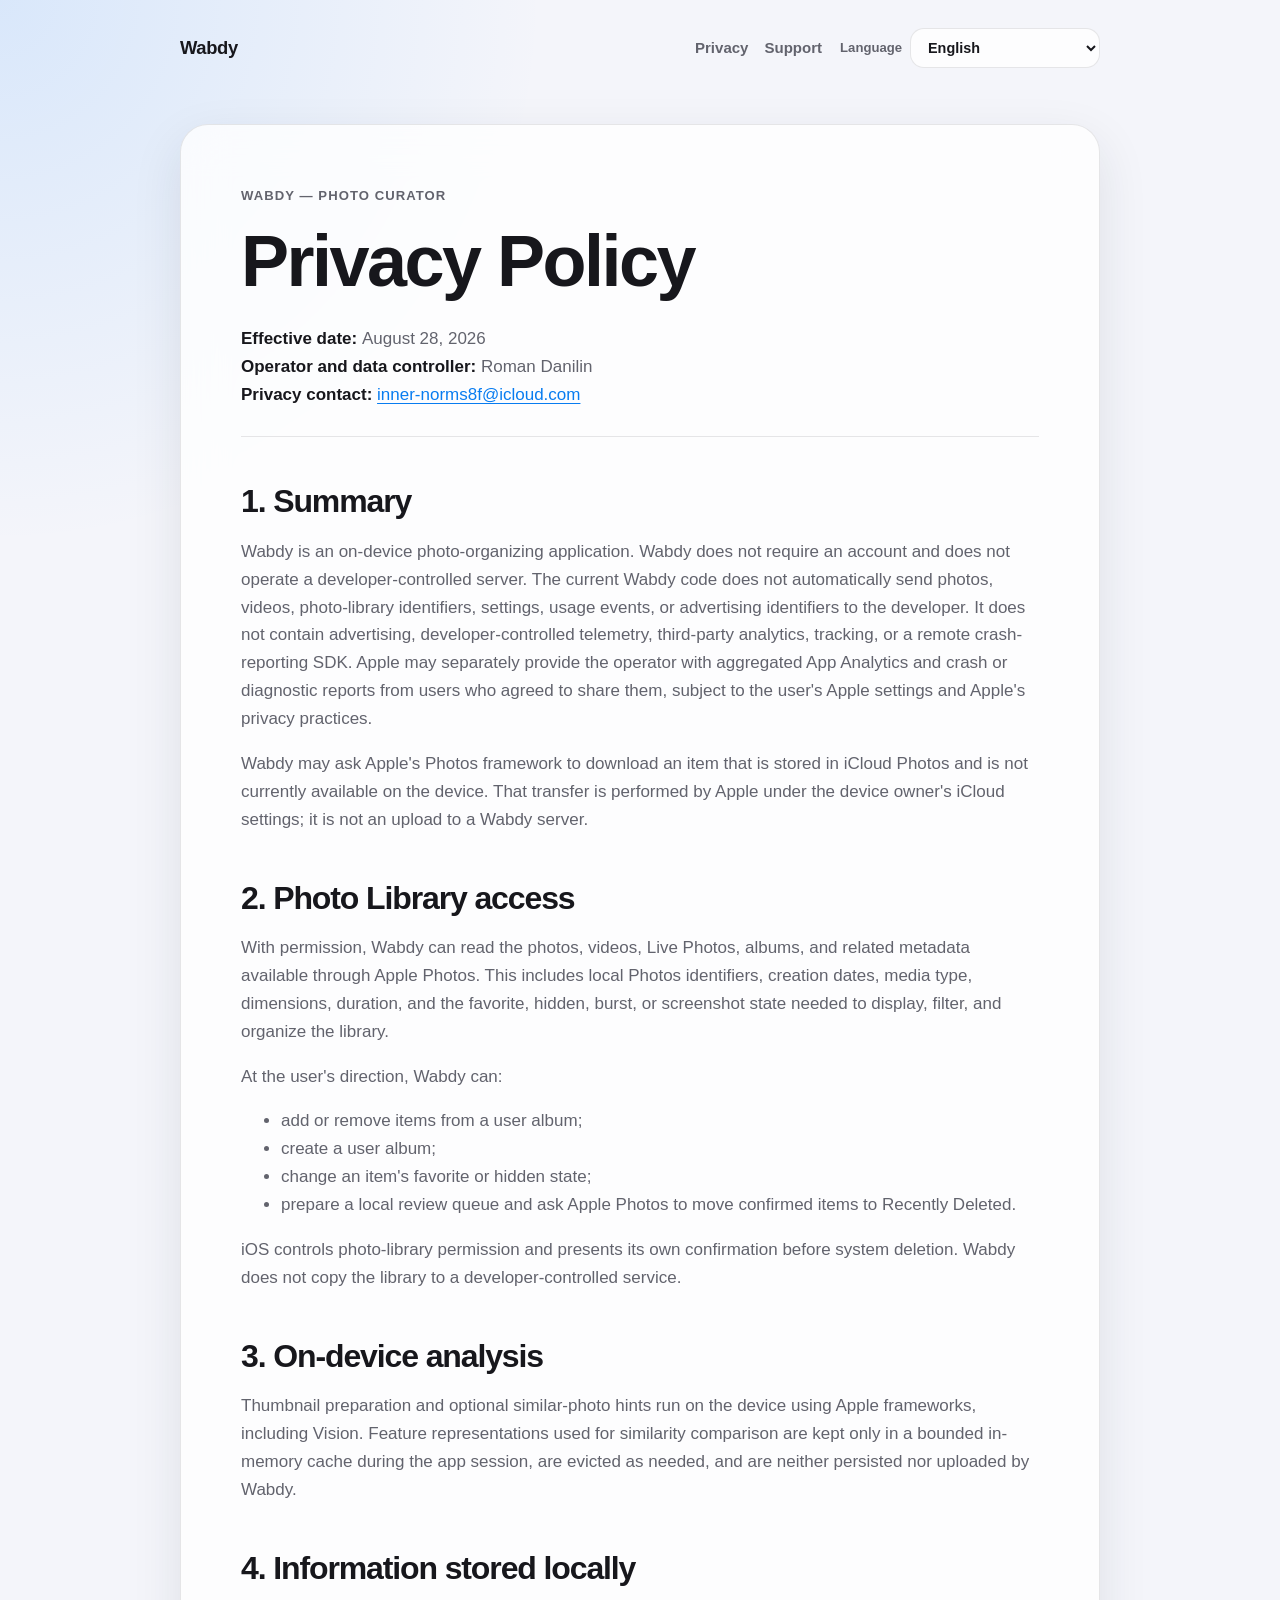
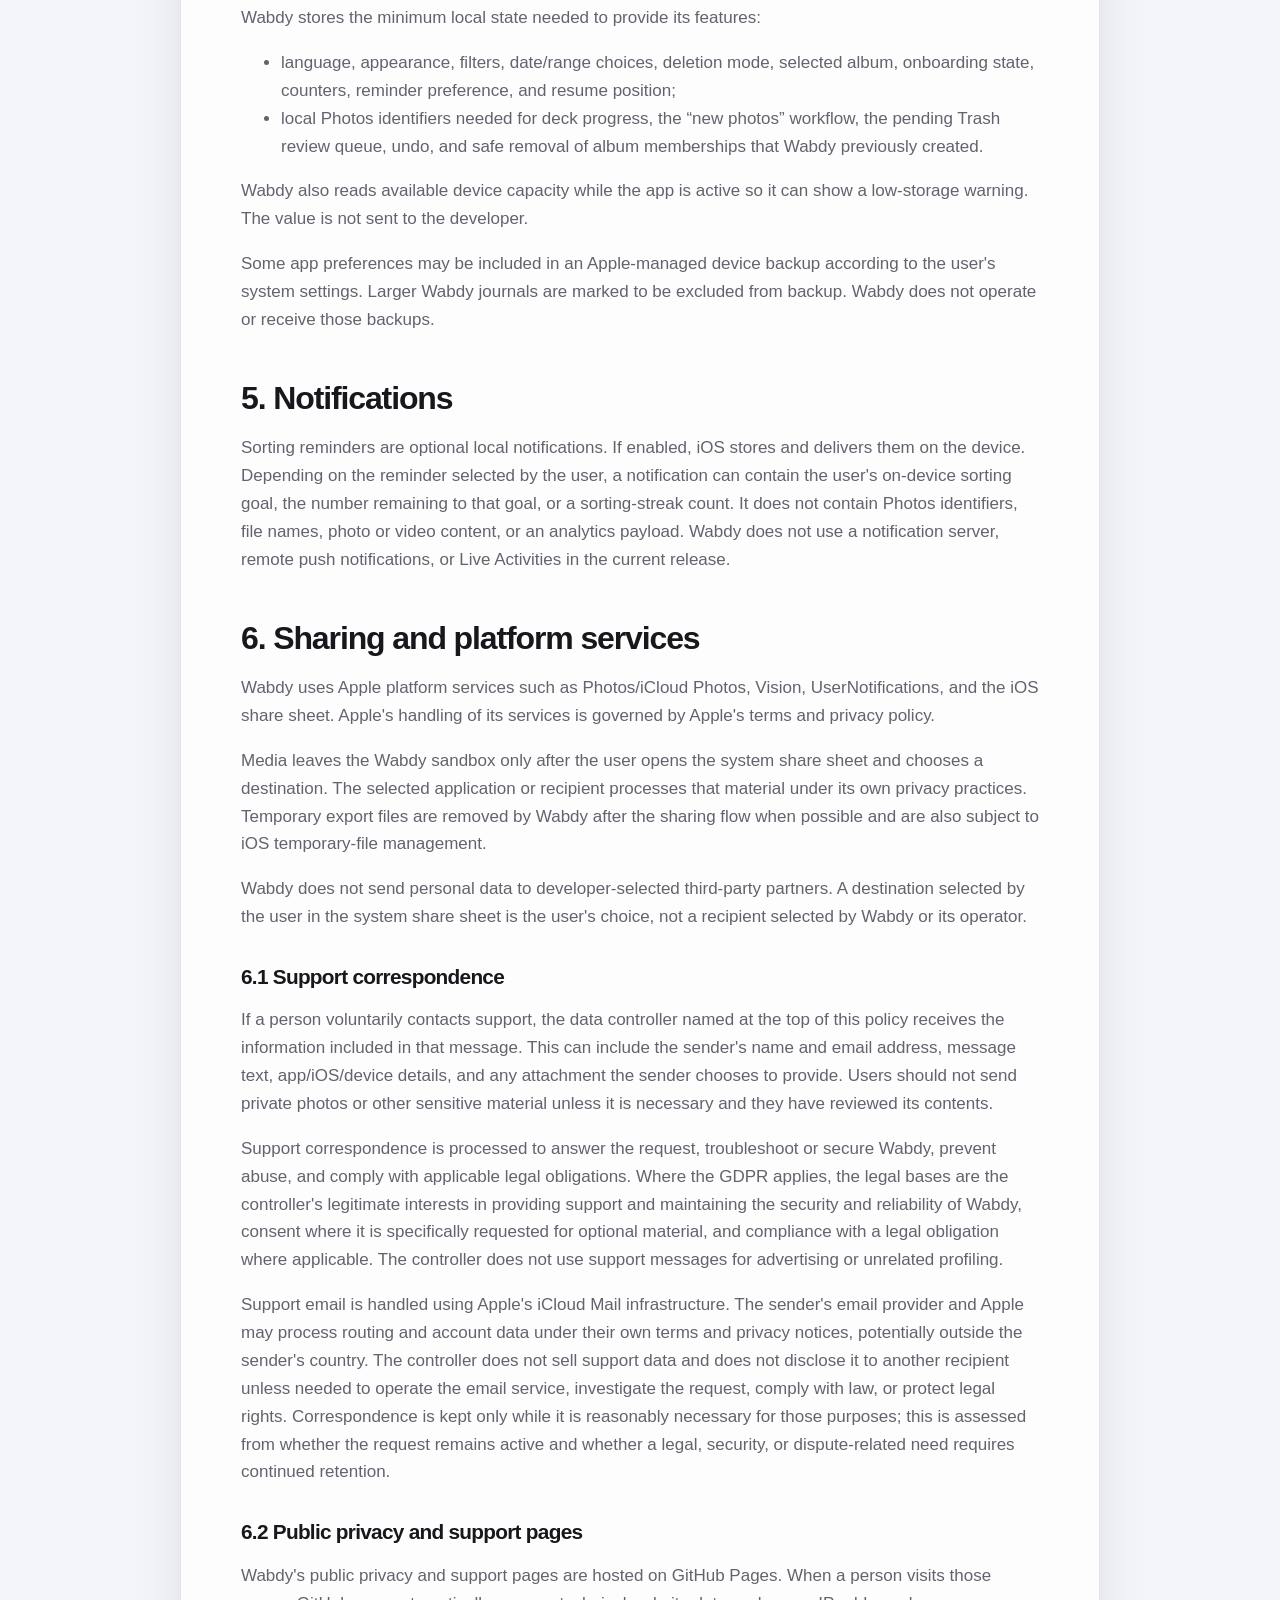
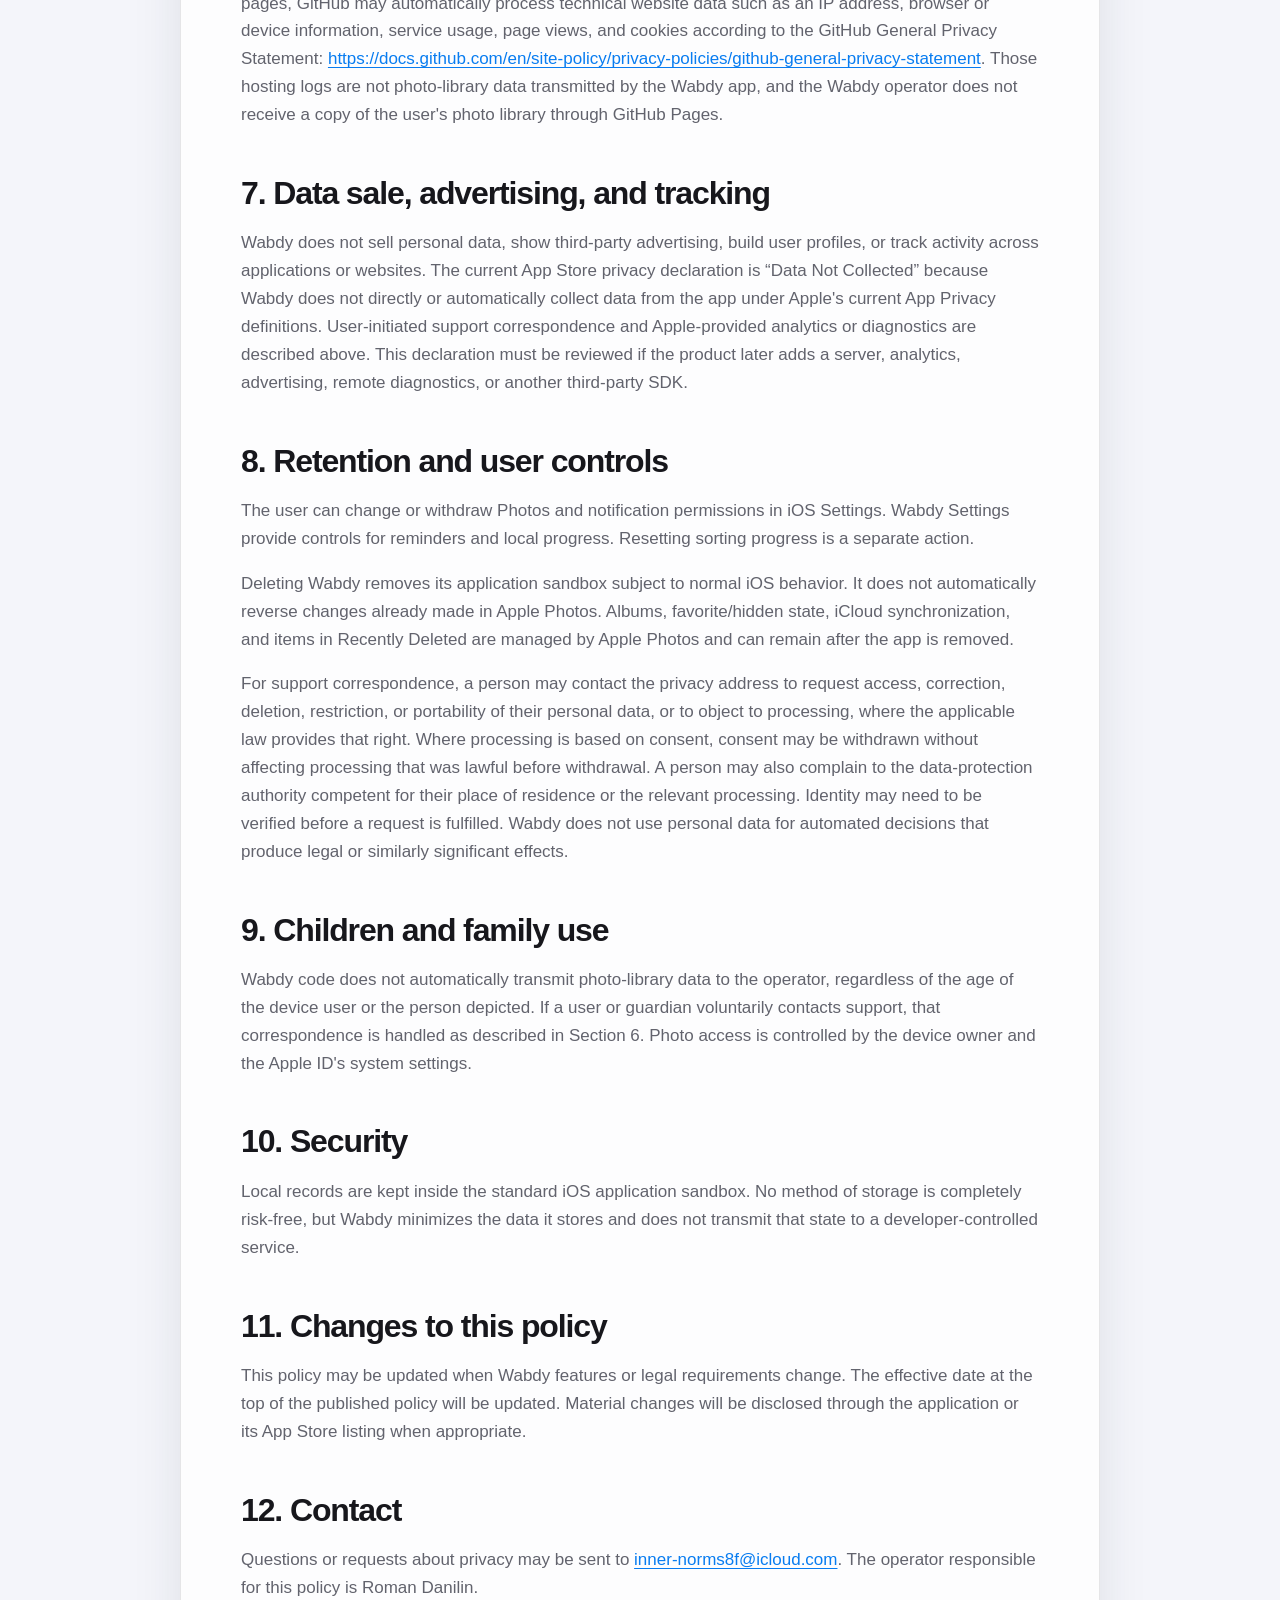
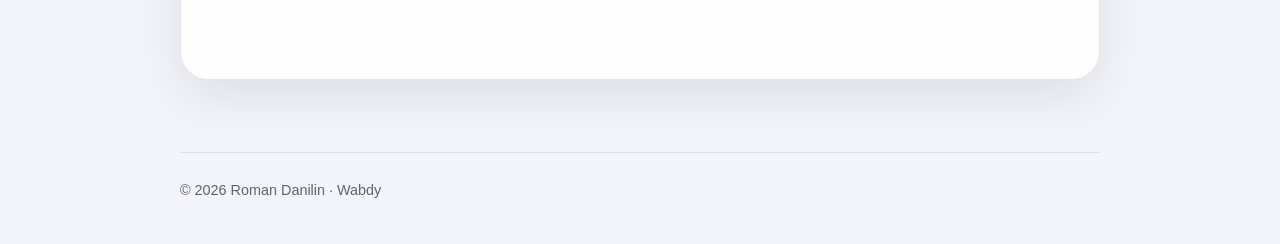
==== commit ef9ea646: "Add seven-language site localization" ====
--- a/privacy/index.html
+++ b/privacy/index.html
@@ -7,17 +7,31 @@
   <title>Privacy Policy — Wabdy</title>
   <link rel="stylesheet" href="../styles.css">
 </head>
-<body>
+<body data-page="privacy">
   <div class="shell">
     <header>
       <a class="brand" href="../">Wabdy</a>
-      <nav aria-label="Primary navigation">
-        <a href="./">Privacy · Конфиденциальность</a>
-        <a href="../support/">Support · Поддержка</a>
-      </nav>
+      <div class="header-actions">
+        <nav aria-label="Primary navigation">
+          <a data-nav="privacy" href="./">Privacy</a>
+          <a data-nav="support" href="../support/">Support</a>
+        </nav>
+        <label class="language-picker">
+          <span data-language-label>Language</span>
+          <select id="language-select">
+            <option value="en">English</option>
+            <option value="ru">Русский</option>
+            <option value="es">Español</option>
+            <option value="fr">Français</option>
+            <option value="de">Deutsch</option>
+            <option value="pt-BR">Português (Brasil)</option>
+            <option value="ja">日本語</option>
+          </select>
+        </label>
+      </div>
     </header>
 
-    <main>
+    <main id="page-content" tabindex="-1">
       <article class="document">
         <p class="eyebrow">Wabdy — Photo Curator</p>
         <h1>Privacy Policy</h1>
@@ -489,5 +503,7 @@
       © 2026 Roman Danilin · Wabdy
     </footer>
   </div>
+  <script src="../translations.js"></script>
+  <script src="../site.js"></script>
 </body>
 </html>
--- a/styles.css
+++ b/styles.css
@@ -73,6 +73,42 @@
   gap: 16px;
 }
 
+.header-actions {
+  display: flex;
+  align-items: center;
+  justify-content: flex-end;
+  gap: 18px;
+}
+
+.language-picker {
+  display: flex;
+  align-items: center;
+  gap: 8px;
+  color: var(--muted);
+  font-size: 0.82rem;
+  font-weight: 650;
+}
+
+.language-picker select {
+  min-height: 40px;
+  max-width: 190px;
+  padding: 7px 34px 7px 13px;
+  border: 1px solid var(--line);
+  border-radius: 14px;
+  background-color: var(--surface);
+  color: var(--text);
+  font: inherit;
+  font-size: 0.9rem;
+  cursor: pointer;
+  backdrop-filter: blur(18px);
+  -webkit-backdrop-filter: blur(18px);
+}
+
+.language-picker select:hover,
+.language-picker select:focus-visible {
+  border-color: rgba(35, 139, 255, 0.55);
+}
+
 nav a {
   color: var(--muted);
   font-size: 0.94rem;
@@ -87,6 +123,10 @@
 
 main {
   padding: 28px 0 72px;
+}
+
+main:focus {
+  outline: none;
 }
 
 .hero {
@@ -227,10 +267,26 @@
     flex-direction: column;
   }
 
+  .header-actions {
+    width: 100%;
+    align-items: flex-start;
+    flex-direction: column;
+    gap: 14px;
+  }
+
   nav {
     justify-content: flex-start;
   }
 
+  .language-picker {
+    width: 100%;
+    justify-content: space-between;
+  }
+
+  .language-picker select {
+    flex: 1;
+  }
+
   .hero {
     padding-top: 44px;
   }
